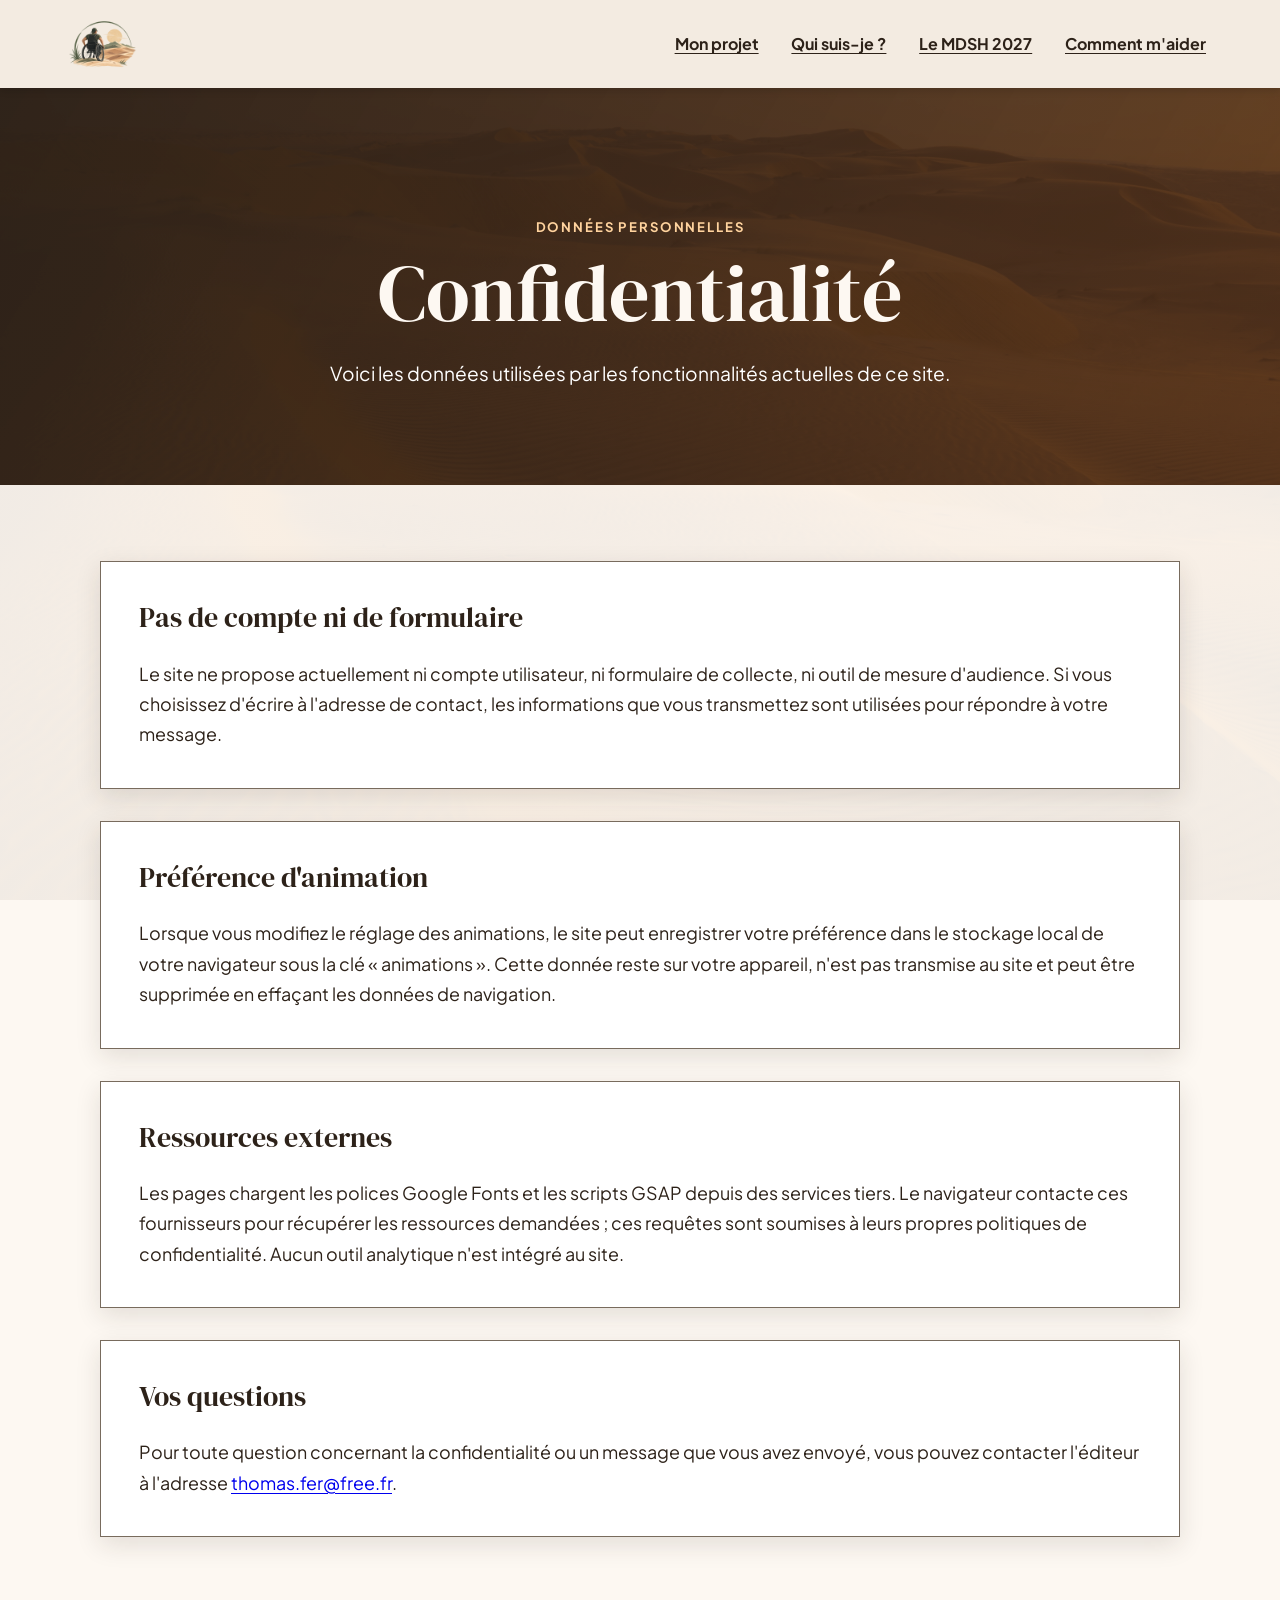
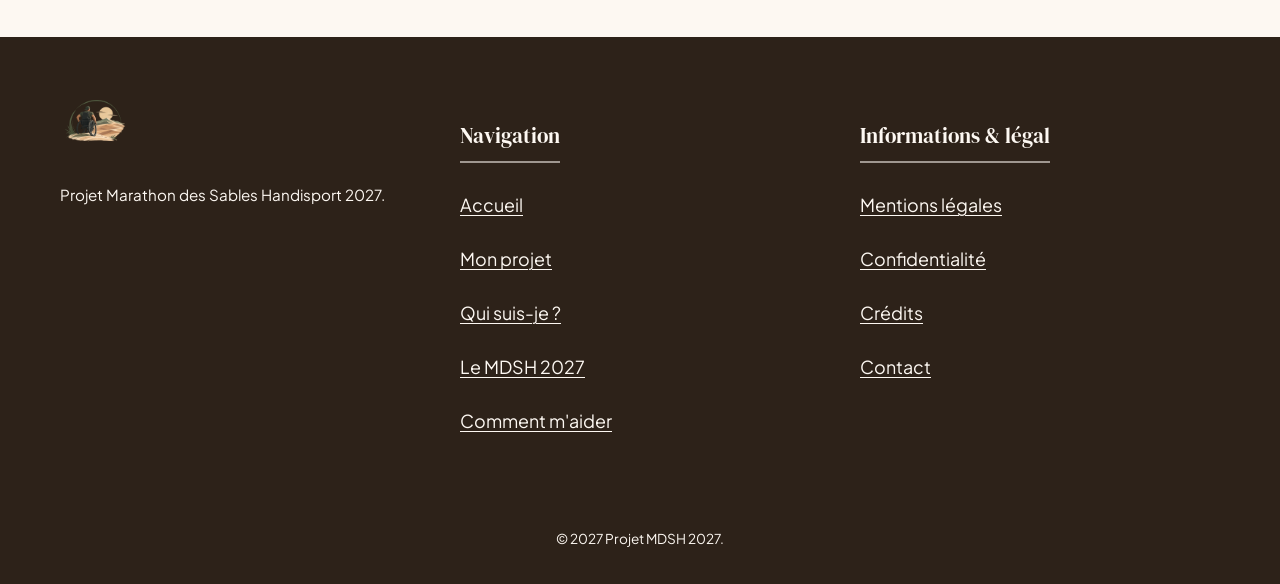
==== confidentialite.html @ 2bbe58e5 "access" ====
<!DOCTYPE html>
<html lang="fr">

<head>
    <meta charset="UTF-8">
    <meta name="viewport" content="width=device-width, initial-scale=1.0">
    <meta name="description" content="Informations sur les données et le stockage local utilisés par le site Projet MDSH 2027.">
    <link rel="stylesheet" href="style.css">
    <link rel="stylesheet" href="responsive.css">
    <link rel="stylesheet" href="pages.css">
    <link rel="stylesheet" href="accessibility.css">
    <link rel="preconnect" href="https://fonts.googleapis.com">
    <link rel="preconnect" href="https://fonts.gstatic.com" crossorigin>
    <link href="https://fonts.googleapis.com/css2?family=DM+Serif+Display&family=Plus+Jakarta+Sans:wght@400;500;700;900&display=swap" rel="stylesheet">
    <title>Confidentialité | Projet MDSH 2027</title>
</head>

<body>
    <a class="page-skip-link" href="#contenu">Aller au contenu</a>
    <header class="navbar">
        <a href="index.html" aria-label="Accueil - Projet MDSH 2027"><img src="/images/photos/logo.png" alt="Logo du projet" class="logo"></a>
        <nav aria-label="Navigation principale">
            <ul>
                <li><a href="projet.html">Mon projet</a></li>
                <li><a href="qui-suis-je.html">Qui suis-je ?</a></li>
                <li><a href="mdsh-2027.html">Le MDSH 2027</a></li>
                <li><a href="soutenir.html">Comment m'aider</a></li>
            </ul>
        </nav>
    </header>
    <main id="contenu" class="page-main">
        <section class="page-hero">
            <div class="page-hero-content">
                <p class="page-eyebrow">Données personnelles</p>
                <h1>Confidentialité</h1>
                <p>Voici les données utilisées par les fonctionnalités actuelles de ce site.</p>
            </div>
        </section>
        <div class="page-content">
            <section class="page-panel page-legal-section">
                <h2>Pas de compte ni de formulaire</h2>
                <p>Le site ne propose actuellement ni compte utilisateur, ni formulaire de collecte, ni outil de mesure d'audience. Si vous choisissez d'écrire à l'adresse de contact, les informations que vous transmettez sont utilisées pour répondre à votre message.</p>
            </section>
            <section class="page-panel page-legal-section">
                <h2>Préférence d'animation</h2>
                <p>Lorsque vous modifiez le réglage des animations, le site peut enregistrer votre préférence dans le stockage local de votre navigateur sous la clé « animations ». Cette donnée reste sur votre appareil, n'est pas transmise au site et peut être supprimée en effaçant les données de navigation.</p>
            </section>
            <section class="page-panel page-legal-section">
                <h2>Ressources externes</h2>
                <p>Les pages chargent les polices Google Fonts et les scripts GSAP depuis des services tiers. Le navigateur contacte ces fournisseurs pour récupérer les ressources demandées ; ces requêtes sont soumises à leurs propres politiques de confidentialité. Aucun outil analytique n'est intégré au site.</p>
            </section>
            <section class="page-panel page-legal-section">
                <h2>Vos questions</h2>
                <p>Pour toute question concernant la confidentialité ou un message que vous avez envoyé, vous pouvez contacter l'éditeur à l'adresse <a href="mailto:thomas.fer@free.fr">thomas.fer@free.fr</a>.</p>
            </section>
        </div>
    </main>
    <footer class="site-footer">
        <div class="footer-container">
            <div class="footer-col"><img src="/images/photos/logo.png" alt="Logo Projet MDSH 2027" class="footer-logo"><p>Projet Marathon des Sables Handisport 2027.</p></div>
            <div class="footer-col"><h3>Navigation</h3><ul><li><a href="index.html">Accueil</a></li><li><a href="projet.html">Mon projet</a></li><li><a href="qui-suis-je.html">Qui suis-je ?</a></li><li><a href="mdsh-2027.html">Le MDSH 2027</a></li><li><a href="soutenir.html">Comment m'aider</a></li></ul></div>
            <div class="footer-col"><h3>Informations &amp; légal</h3><ul><li><a href="mentions-legales.html">Mentions légales</a></li><li><a href="confidentialite.html">Confidentialité</a></li><li><a href="credits.html">Crédits</a></li><li><a href="mailto:thomas.fer@free.fr">Contact</a></li></ul></div>
        </div>
        <div class="footer-bottom"><p>&copy; 2027 Projet MDSH 2027.</p></div>
    </footer>
</body>

</html>
---- style.css ----
*,
*::after,
*::before {
    box-sizing: border-box;
}

:root {
    --color-bg-page: #fdf8f2;
    --color-bg-card: #ffffff;
    --color-bg-section: #f3ebe1;
    --color-text-main: #2d2219;
    --color-accent: #873e0e;
    --color-accent-hover: #6f310a;
}

@import url('https://fonts.googleapis.com/css2?family=DM+Serif+Display&family=Plus+Jakarta+Sans:wght@400;600;700;900&display=swap');

h1,
h2,
h3,
h4,
h5,
h6,
.font-title {
    font-family: 'DM Serif Display', Georgia, serif;
    font-weight: 400;
}

body,
.font-body {
    font-family: 'Plus Jakarta Sans', -apple-system, BlinkMacSystemFont, "Segoe UI", Roboto, sans-serif;
    font-weight: 400;
    line-height: 1.6;
    color: var(--color-text-main);
}

body {
    margin: 0;
    padding: 0;
    background-image: url('/images/photos/bgmain.jpg');
    background-repeat: no-repeat;
    background-size: cover;
    background-position: center;
    background-attachment: fixed;
    min-height: 100vh;
    background-color: var(--color-bg-page);
}

ul {
    list-style-type: none;
    margin: 0;
    padding: 0;
}

.bigtitle {
    display: flex;
    flex-direction: column;
    align-items: center;
    justify-content: center;
    font-family: 'Plus Jakarta Sans', -apple-system, BlinkMacSystemFont, "Segoe UI", Roboto, sans-serif;
    text-align: center;
    padding: 0 20px;
    margin-top: 12vh;
    margin-bottom: 70vh;
    will-change: transform;
}

.title-main {
    font-size: 4.8rem;
    font-weight: 900;
    text-transform: uppercase;
    letter-spacing: -2px;
    color: #2d2219;
    margin-bottom: 15px;
}

.title-sub {
    font-family: 'DM Serif Display', Georgia, serif;
    font-size: 2.2rem;
    font-weight: 400;
    color: var(--color-bg-card);
    letter-spacing: 0.5px;
}

/* EFFET IA  */

bigtitle .word {
    display: inline-block;
    cursor: pointer;
    transition: color 0.3s ease, transform 0.3s ease;
}

.bigtitle .word:hover {
    color: var(--color-accent) !important;
    /* Passe à ta couleur terracotta signature */
    transform: translateY(-5px) scale(1.05);
    /* Légère lévitation et zoom au survol */
}

.navbar {
    position: sticky;
    top: 0;
    background-color: rgba(243, 235, 225, 0.75);
    box-shadow: 0 4px 6px rgba(0, 0, 0, 0.1);
    backdrop-filter: blur(8px);
    -webkit-backdrop-filter: blur(8px);
    z-index: 100;
    display: flex;
}

.navbar ul {
    display: flex;
    justify-content: flex-end;
    gap: 20px;
}

.navbar li {
    padding: 25px 15px;
    transition: background-color 0.3s ease;
}

.navbar a {
    text-decoration: none;
    color: var(--color-text-main);
    font-weight: bold;
    transition: color 0.3s ease, opacity 0.3s ease;
}

.navbar a:hover {
    color: var(--color-accent);
    opacity: 0.8;
}

.infomain {
    background-color: #2d2219;
    color: var(--color-bg-page);
    padding: 80px 20px;
    min-height: 100vh;
    margin-top: 50px;
    display: flex;
    flex-direction: row;
    justify-content: space-between;
    align-items: center;
    gap: 20px;
}

.logo {
    width: 80px;
    height: auto;
    align-items: center;
    justify-content: center;
    margin: 10px;
    margin-left: 50px;
    margin-right: 1100px;
    object-fit: contain;
}

.images-container img {
    width: 180px;
    height: auto;
    object-fit: contain;
    box-shadow: 0 8px 16px rgba(0, 0, 0, 0.2);
    will-change: transform;
}

/* Inclinaisons individuelles */
.basket-img {
    transform: rotate(-8deg);
    margin-right: 120px;
}

.flamme-img {
    transform: rotate(10deg);
    margin-right: 100px;
}

.tennis-img {
    transform: rotate(-5deg);
    margin-right: 90px;
    margin-left: 80px;
}

.cne-img {
    transform: rotate(3deg);
    margin-right: 100px;
    margin-left: 90px;
}

.basket-img-main {
    transform: rotate(-3deg);
    margin-right: 60px;
}

.flamme-img-front {
    transform: rotate(2deg);
    margin-right: 100px;
    margin-left: 70px;
}

.logo-exterieur {
    display: flex;
    justify-content: flex-end;
    padding: 15px 30px;
    width: 100%;
}

.logoiut {
    width: 180px;
    height: auto;
}

.portrait {
    justify-content: center;
    align-items: center;
    flex-direction: row;
}

.vector {
    flex-direction: row;
    padding-right: 90px;
}

.text-content {
    max-width: 95ch;
    padding-left: 45px;
    padding-right: 25px;
}

.bienvenue {
    font-size: 1.2rem;
}

/* CADRE IMAGE VECTOR */
.framed-image-container {
    position: relative;
    display: inline-block;
    margin: 40px;
}

.decorative-frame {
    position: absolute;
    top: -15px;
    left: -15px;
    right: 75px;
    bottom: 15px;
    border: 3px solid var(--color-accent);
    z-index: 0;
    transition: transform 0.3s ease;
}

.main-image {
    position: relative;
    display: block;
    width: 300px;
    height: auto;
    z-index: 0;
    box-shadow: 0 10px 25px rgba(0, 0, 0, 0.2);
}

.framed-image-container:hover .decorative-frame {
    transform: translate(5px, 5px);
}

/* BOUTON INFO MARATHON */
.info-marathon {
    display: inline-block;
    background-color: var(--color-accent);
    color: #fdf8f2;
    font-family: 'Plus Jakarta Sans', sans-serif;
    font-weight: 700;
    text-decoration: none;
    padding: 12px 28px;
    box-shadow: 0 2px 5px rgba(0, 0, 0, 0.15);
    transition: all 0.3s ease;
    margin-top: 20px;
}

.info-marathon:hover {
    background-color: var(--color-accent-hover);
    transform: translateY(-3px);
    box-shadow: 0 2px 8px rgba(0, 0, 0, 0.25);
}

.info-marathon:active {
    transform: translateY(-1px);
    box-shadow: 0 1px 4px rgba(0, 0, 0, 0.2);
}

/* SECTION TRANSPARANTE (Glassmorphism) */
.glass-section {
    background: rgba(255, 255, 255, 0.12);
    backdrop-filter: blur(15px);
    -webkit-backdrop-filter: blur(15px);
    border-top: 1px solid rgba(255, 255, 255, 0.2);
    border-bottom: 1px solid rgba(255, 255, 255, 0.2);
    padding: 80px 20px;
    display: flex;
    flex-direction: column;
    align-items: center;
}

/* SECTION BLANCHE / SECTION PARTENAIRES */
.white-section {
    background-color: var(--color-bg-section);
    border-top: 1px solid rgba(255, 255, 255, 0.2);
    border-bottom: 1px solid rgba(255, 255, 255, 0.2);
    padding: 80px 20px;
    display: flex;
    flex-direction: column;
    align-items: center;
}

/* TITRES */
.title-projet,
.title-partenaires {
    font-size: 2.8rem;
    color: var(--color-text-main);
    margin-top: 0;
    margin-bottom: 40px;
    text-align: center;
}

/* CONTENEUR DE CARTES CÔTE À CÔTE */
.cards-container {
    display: flex;
    justify-content: center;
    align-items: stretch;
    gap: 40px;
    width: 100%;
    max-width: 1000px;
    flex-wrap: wrap;
}

/* STYLE DES CARTES */
.card-box {
    width: 420px;
    padding: 30px;
    box-shadow: 0 10px 25px rgba(0, 0, 0, 0.15);
    display: flex;
    flex-direction: column;
    justify-content: space-between;
    transition: transform 0.3s ease;
}

.card-box h3 {
    margin-top: 0;
    font-size: 1.8rem;
    margin-bottom: 12px;
}

.card-dark {
    background-color: #2d2219;
    color: #fdf8f2;
}

.card-dark .card-btn {
    background-color: var(--color-accent);
    color: #ffffff;
}

.card-light {
    background-color: #f3ebe1;
    color: #2d2219;
}

.card-light .card-btn {
    background-color: #2d2219;
    color: #fdf8f2;
}

.card-btn {
    display: inline-block;
    align-self: flex-start;
    margin-top: 15px;
    padding: 10px 24px;
    font-weight: 700;
    text-decoration: none;
    transition: opacity 0.3s ease, transform 0.2s ease;
}

.card-btn:hover {
    opacity: 0.85;
    transform: translateY(-2px);
}

/* FOOTER */
.site-footer {
    background-color: #2d2219;
    color: #fdf8f2;
    padding-top: 60px;
    margin-top: 80px;
    font-family: 'Plus Jakarta Sans', sans-serif;
}

.footer-container {
    max-width: 1200px;
    margin: 0 auto;
    padding: 0 20px 40px 20px;
    display: flex;
    justify-content: space-between;
    flex-wrap: wrap;
    gap: 40px;
}

.footer-col {
    flex: 1;
    min-width: 250px;
}

.footer-logo {
    width: 70px;
    height: auto;
    margin-bottom: 15px;
}

.footer-col p {
    font-size: 0.95rem;
    line-height: 1.6;
    opacity: 0.85;
}

.footer-col h3 {
    font-family: 'DM Serif Display', Georgia, serif;
    font-size: 1.3rem;
    margin-bottom: 20px;
    color: #f3ebe1;
    border-bottom: 2px solid rgba(243, 235, 225, 0.2);
    padding-bottom: 8px;
    display: inline-block;
}

.footer-col ul {
    list-style: none;
    padding: 0;
    margin: 0;
}

.footer-col ul li {
    margin-bottom: 10px;
}

.footer-col ul li a {
    color: #fdf8f2;
    text-decoration: none;
    opacity: 0.8;
    transition: opacity 0.3s ease, color 0.3s ease;
}

.footer-col ul li a:hover {
    opacity: 1;
    color: var(--color-accent);
}

.footer-bottom {
    text-align: center;
    padding: 20px;
    font-size: 0.85rem;
    opacity: 0.7;
}

/* ANIMATION  */


#accessibility-btn {
    position: fixed;
    bottom: 20px;
    right: 20px;
    z-index: 999;
    background-color: #2d2219;
    color: #fdf8f2;
    border: 2px solid var(--color-bg-section);
    padding: 10px 18px;
    font-family: 'Plus Jakarta Sans', sans-serif;
    font-weight: 700;
    font-size: 0.9rem;
    cursor: pointer;
    box-shadow: 0 4px 12px rgba(0, 0, 0, 0.2);
    transition: all 0.3s ease;
}

#accessibility-btn:hover {
    background-color: #572d0a;
    transform: translateY(-2px);
}
---- responsive.css ----
body {
    overflow-x: clip;
}

.navbar {
    align-items: center;
    justify-content: space-between;
    gap: clamp(16px, 3vw, 40px);
    padding: 8px clamp(20px, 5vw, 72px);
}

.navbar .logo {
    display: block;
    flex: 0 0 auto;
    width: clamp(64px, 6vw, 84px);
    margin: 0;
}

.navbar ul {
    align-items: center;
    flex-wrap: wrap;
    gap: clamp(4px, 1vw, 16px);
}

.navbar li {
    padding: 14px 10px;
}

.logo-exterieur {
    padding: 12px clamp(20px, 5vw, 72px);
}

.logoiut {
    width: clamp(120px, 14vw, 180px);
}

.bigtitle {
    margin: clamp(48px, 8vh, 100px) auto clamp(72px, 16vh, 200px);
}

.title-main {
    font-size: clamp(3rem, 6vw, 5.2rem);
    line-height: 1.08;
}

.title-sub {
    max-width: 100%;
    font-size: clamp(1.5rem, 3vw, 2.4rem);
    line-height: 1.3;
}

.images-container {
    display: grid;
    grid-template-columns: repeat(6, minmax(0, 1fr));
    align-items: center;
    gap: clamp(12px, 2vw, 28px);
    width: min(100% - 48px, 1320px);
    margin: 0 auto;
    overflow-x: clip;
}

.images-container img {
    width: 100%;
    height: clamp(120px, 15vw, 200px);
    max-width: none;
    margin: 0;
    object-fit: cover;
}

.infomain {
    min-height: 0;
    margin-top: clamp(36px, 6vw, 72px);
    padding: clamp(56px, 8vw, 112px) max(24px, calc((100% - 1200px) / 2));
    gap: clamp(32px, 6vw, 88px);
}

.text-content {
    flex: 1 1 58%;
    max-width: 66ch;
    padding: 0;
}

.text-content h2 {
    margin-top: 0;
    font-size: clamp(2rem, 3.5vw, 3rem);
}

.bienvenue {
    font-size: clamp(1rem, 1.25vw, 1.2rem);
}

.image-content {
    flex: 0 1 42%;
}

.framed-image-container {
    display: block;
    width: min(100%, 520px);
    margin: 20px auto;
}

.vector {
    display: block;
    width: 100%;
    height: auto;
    padding-right: 0;
}

.decorative-frame {
    right: 12px;
}

.glass-section,
.white-section {
    padding: clamp(56px, 7vw, 88px) 24px;
}

.cards-container {
    display: grid;
    grid-template-columns: repeat(2, minmax(0, 1fr));
    gap: clamp(20px, 3vw, 40px);
    width: min(100%, 1120px);
}

.card-box {
    width: auto;
    min-width: 0;
    padding: clamp(24px, 3vw, 36px);
}

.card-box > img {
    display: block;
    width: 100%;
    height: clamp(140px, 18vw, 220px);
    margin-bottom: 20px;
    object-fit: contain;
}

.site-footer {
    margin-top: 0;
}

.footer-container {
    max-width: 1200px;
}

@media (max-width: 1000px) {
    .navbar {
        gap: 12px;
        padding-inline: 20px;
    }

    .navbar ul {
        justify-content: flex-end;
    }

    .navbar li {
        padding: 12px 8px;
        font-size: 0.92rem;
    }

    .images-container {
        grid-template-columns: repeat(3, minmax(0, 1fr));
        width: min(100% - 40px, 760px);
    }

    .images-container img {
        height: clamp(150px, 22vw, 210px);
    }

    .infomain {
        padding-inline: 40px;
    }
}

@media (max-width: 800px) {
    .navbar {
        position: relative;
        flex-wrap: wrap;
        justify-content: center;
        gap: 0;
        padding: 10px 12px 14px;
    }

    .navbar > a {
        flex: 0 0 100%;
        text-align: center;
    }

    .navbar .logo {
        width: 62px;
        margin: 0 auto 8px;
    }

    .navbar ul {
        justify-content: center;
        gap: 2px 6px;
        width: 100%;
    }

    .navbar li {
        padding: 8px 7px;
        font-size: 0.82rem;
    }

    .navbar a {
        display: inline-block;
        min-height: 32px;
        line-height: 32px;
    }

    .logo-exterieur {
        justify-content: center;
        padding: 14px 16px;
    }

    .logoiut {
        width: 128px;
    }

    .bigtitle {
        margin: clamp(28px, 7vh, 56px) auto clamp(40px, 9vh, 76px);
        padding-inline: 16px;
    }

    .title-main {
        font-size: clamp(2rem, 9.5vw, 3.4rem);
        line-height: 1.08;
        letter-spacing: -1px;
    }

    .title-sub {
        max-width: 34ch;
        font-size: clamp(1.15rem, 5vw, 1.65rem);
        line-height: 1.3;
    }

    .images-container {
        grid-template-columns: repeat(2, minmax(0, 1fr));
        gap: 14px;
        width: min(100% - 32px, 520px);
    }

    .images-container img {
        height: clamp(125px, 40vw, 190px);
    }

    .infomain {
        flex-direction: column;
        align-items: stretch;
        gap: 24px;
        margin-top: 32px;
        padding: 44px 20px 52px;
    }

    .text-content,
    .image-content {
        width: 100%;
        max-width: none;
    }

    .text-content h2 {
        margin-bottom: 12px;
        font-size: 2rem;
    }

    .bienvenue {
        font-size: 1rem;
        line-height: 1.75;
    }

    .info-marathon {
        padding: 12px 22px;
    }

    .framed-image-container {
        width: min(100%, 460px);
        margin: 12px auto;
    }

    .decorative-frame {
        top: -10px;
        left: -10px;
        bottom: 10px;
    }

    .glass-section,
    .white-section {
        padding: 48px 18px;
    }

    .title-projet,
    .title-partenaires {
        margin-bottom: 24px;
        font-size: clamp(1.9rem, 8vw, 2.4rem);
    }

    .cards-container {
        grid-template-columns: minmax(0, 1fr);
        gap: 18px;
        width: min(100%, 520px);
    }

    .card-box {
        padding: 24px;
    }

    .card-box > img {
        height: clamp(130px, 42vw, 190px);
        margin-bottom: 14px;
    }

    .card-box h3 {
        font-size: 1.55rem;
    }

    .site-footer {
        padding-top: 40px;
    }

    .footer-container {
        flex-direction: column;
        gap: 26px;
        padding: 0 20px 28px;
    }

    .footer-col {
        min-width: 0;
    }

    .footer-col h3 {
        margin-bottom: 12px;
    }

    .footer-bottom {
        padding: 18px 16px;
        font-size: 0.78rem;
    }

    #accessibility-btn {
        display: none;
    }
}

@media (max-width: 380px) {
    .navbar ul {
        column-gap: 2px;
    }

    .navbar li {
        padding-inline: 4px;
        font-size: 0.76rem;
    }

    .images-container {
        gap: 10px;
    }

    .infomain {
        padding-inline: 16px;
    }

    .card-box {
        padding: 20px;
    }
}

@media (prefers-reduced-motion: reduce) {
    *,
    *::before,
    *::after {
        scroll-behavior: auto !important;
        transition-duration: 0.01ms !important;
    }
}
---- pages.css ----
.page-main {
    min-height: 60vh;
    padding-bottom: clamp(56px, 8vw, 100px);
}

.page-hero {
    position: relative;
    overflow: hidden;
    padding: clamp(64px, 10vw, 128px) 24px clamp(56px, 8vw, 96px);
    background:
        linear-gradient(120deg, rgba(45, 34, 25, 0.96), rgba(81, 49, 27, 0.86)),
        url('/images/photos/bgmain.jpg') center / cover;
    color: #fdf8f2;
    text-align: center;
}

.page-hero-content {
    position: relative;
    z-index: 1;
    width: min(100%, 900px);
    margin: 0 auto;
}

.page-eyebrow {
    margin: 0 0 12px;
    color: #f0b37c;
    font-size: 0.82rem;
    font-weight: 700;
    letter-spacing: 0.14em;
    text-transform: uppercase;
}

.page-hero h1 {
    margin: 0;
    font-size: clamp(2.5rem, 7vw, 5rem);
    line-height: 1.08;
}

.page-hero p:not(.page-eyebrow) {
    max-width: 700px;
    margin: 20px auto 0;
    color: rgba(253, 248, 242, 0.88);
    font-size: clamp(1rem, 2vw, 1.2rem);
}

.page-content {
    width: min(100% - 40px, 1080px);
    margin: 0 auto;
    padding-top: clamp(40px, 6vw, 76px);
}

.page-intro {
    max-width: 760px;
    margin: 0 auto clamp(36px, 6vw, 64px);
    text-align: center;
}

.page-intro h2,
.page-section h2 {
    margin: 0 0 16px;
    color: #2d2219;
    font-size: clamp(1.8rem, 4vw, 2.6rem);
    line-height: 1.2;
}

.page-intro p,
.page-section p {
    color: #58483b;
    font-size: 1.04rem;
}

.page-grid {
    display: grid;
    grid-template-columns: repeat(2, minmax(0, 1fr));
    gap: clamp(18px, 3vw, 30px);
}

.page-panel {
    min-width: 0;
    padding: clamp(24px, 4vw, 38px);
    border: 1px solid rgba(45, 34, 25, 0.1);
    background: rgba(255, 255, 255, 0.84);
    box-shadow: 0 12px 32px rgba(45, 34, 25, 0.08);
}

.page-panel h2,
.page-panel h3 {
    margin-top: 0;
    color: #2d2219;
    line-height: 1.25;
}

.page-panel h2 {
    font-size: 1.75rem;
}

.page-panel h3 {
    font-size: 1.45rem;
}

.page-panel p:last-child {
    margin-bottom: 0;
}

.page-panel--dark {
    border-color: #2d2219;
    background: #2d2219;
    color: #fdf8f2;
}

.page-panel--dark h2,
.page-panel--dark h3,
.page-panel--dark p {
    color: #fdf8f2;
}

.page-list {
    display: grid;
    gap: 14px;
    padding: 0;
    list-style: none;
}

.page-list li {
    position: relative;
    padding-left: 26px;
}

.page-list li::before {
    position: absolute;
    left: 0;
    color: var(--color-accent);
    content: "—";
    font-weight: 900;
}

.page-actions {
    display: flex;
    flex-wrap: wrap;
    justify-content: center;
    gap: 12px;
    margin-top: 26px;
}

.page-button {
    display: inline-flex;
    min-height: 46px;
    align-items: center;
    justify-content: center;
    padding: 11px 22px;
    border: 2px solid var(--color-accent);
    background: var(--color-accent);
    color: #fff;
    font-weight: 700;
    text-align: center;
    text-decoration: none;
    transition: background-color 0.2s ease, color 0.2s ease, transform 0.2s ease;
}

.page-button:hover {
    transform: translateY(-2px);
    background: var(--color-accent-hover);
}

.page-button--outline {
    background: transparent;
    color: var(--color-accent);
}

.page-button--outline:hover {
    color: #fff;
}

.page-callout {
    margin-top: clamp(28px, 5vw, 48px);
    padding: clamp(24px, 4vw, 36px);
    border-left: 4px solid var(--color-accent);
    background: #f3ebe1;
}

.page-callout p:last-child {
    margin-bottom: 0;
}

.page-illustration {
    display: block;
    width: min(100%, 520px);
    max-height: 300px;
    margin: 0 auto 28px;
    object-fit: contain;
}

.page-legal-section + .page-legal-section {
    margin-top: 32px;
}

.page-note {
    padding: 18px 20px;
    border: 1px solid #d8b28e;
    background: #fff8ef;
    color: #58483b;
}

.page-note strong {
    color: #2d2219;
}

.site-footer {
    margin-top: 0;
}

@media (max-width: 800px) {
    .page-grid {
        grid-template-columns: minmax(0, 1fr);
    }

    .page-content {
        width: min(100% - 32px, 680px);
    }

    .page-hero {
        padding-inline: 20px;
    }

    .page-intro {
        text-align: left;
    }
}

@media (max-width: 380px) {
    .page-content {
        width: calc(100% - 28px);
    }

    .page-panel {
        padding: 20px;
    }

    .page-button {
        width: 100%;
    }
}

@media (prefers-reduced-motion: reduce) {
    .page-button {
        transition: none;
    }
}
---- accessibility.css ----
:root {
    color-scheme: light;
    --color-bg-page: #fdf8f2;
    --color-bg-card: #ffffff;
    --color-bg-section: #f3ebe1;
    --color-text-main: #2d2219;
    --color-text-secondary: #514237;
    --color-accent: #873e0e;
    --color-accent-hover: #6f310a;
    --color-focus: #005fcc;
}

*,
*::before,
*::after {
    border-radius: 0 !important;
}

body {
    color: var(--color-text-main);
    background-color: var(--color-bg-page);
    background-image:
        linear-gradient(rgba(253, 248, 242, 0.94), rgba(253, 248, 242, 0.94)),
        url('/images/photos/bgmain.jpg');
    font-size: clamp(1rem, 0.96rem + 0.2vw, 1.125rem);
    line-height: 1.7;
}

.page-skip-link {
    position: absolute;
    top: 12px;
    left: 12px;
    z-index: 1000;
    padding: 10px 14px;
    transform: translateY(-160%);
    background: var(--color-text-main);
    color: #ffffff;
    font-weight: 700;
}

.page-skip-link:focus {
    transform: translateY(0);
}

.navbar {
    background-color: var(--color-bg-section);
    backdrop-filter: none;
    -webkit-backdrop-filter: none;
}

.navbar a {
    color: var(--color-text-main);
}

.navbar li {
    font-size: 1rem;
}

.navbar a:hover,
.bigtitle .word:hover {
    color: var(--color-accent-hover) !important;
    opacity: 1;
}

.title-main,
.title-sub {
    color: var(--color-text-main);
}

.glass-section {
    border-color: #d3c4b3;
    background: var(--color-bg-section);
    backdrop-filter: none;
    -webkit-backdrop-filter: none;
}

.white-section {
    border-color: #d3c4b3;
    background-color: var(--color-bg-page);
}

.infomain,
.card-dark,
.site-footer,
#accessibility-btn {
    background-color: var(--color-text-main);
    color: var(--color-bg-page);
}

.card-dark .card-btn,
.info-marathon,
.page-button {
    border-color: var(--color-accent);
    background-color: var(--color-accent);
    color: #ffffff;
}

.info-marathon:hover,
.card-dark .card-btn:hover,
.page-button:hover {
    border-color: var(--color-accent-hover);
    background-color: var(--color-accent-hover);
    color: #ffffff;
    opacity: 1;
}

.card-light {
    background-color: var(--color-bg-section);
    color: var(--color-text-main);
}

.card-light .card-btn {
    background-color: var(--color-text-main);
    color: var(--color-bg-page);
}

.card-light .card-btn:hover {
    background-color: #17110d;
    color: #ffffff;
    opacity: 1;
}

.footer-col p,
.footer-col ul li a,
.footer-bottom {
    color: var(--color-bg-page);
    opacity: 1;
}

.footer-col h3 {
    color: var(--color-bg-page);
    border-color: rgba(253, 248, 242, 0.55);
}

.footer-col ul li a:hover {
    color: #ffd39e;
    opacity: 1;
}

.page-hero {
    color: var(--color-bg-page);
}

.page-hero p:not(.page-eyebrow) {
    color: #ffffff;
}

.page-eyebrow {
    color: #ffd39e;
}

.page-content,
.page-panel,
.page-note,
.page-callout {
    color: var(--color-text-main);
}

.page-panel {
    border-color: #786b5d;
    background: #ffffff;
    box-shadow: 0 8px 24px rgba(45, 34, 25, 0.12);
}

.page-panel--dark {
    border-color: #2d2219;
    background: #2d2219;
    color: #ffffff;
}

.page-panel--dark h2,
.page-panel--dark h3,
.page-panel--dark p {
    color: #ffffff;
}

.page-intro p,
.page-section p,
.page-note {
    color: var(--color-text-secondary);
}

.page-note {
    border-color: #786b5d;
    background: #fff8ef;
}

.page-note strong,
.page-panel h2,
.page-panel h3,
.page-intro h2,
.page-section h2 {
    color: var(--color-text-main);
}

.page-panel--dark h2,
.page-panel--dark h3 {
    color: #ffffff;
}

.page-callout {
    border-left-color: var(--color-accent);
    background: var(--color-bg-section);
}

.page-list li::before {
    color: var(--color-accent);
}

.page-button--outline {
    background: transparent;
    color: var(--color-accent);
}

.page-button--outline:hover {
    color: #ffffff;
}

a:not(.page-button):not(.info-marathon):not(.card-btn) {
    text-decoration: underline;
    text-decoration-thickness: 0.08em;
    text-underline-offset: 0.18em;
}

.navbar a,
.footer-col ul li a {
    display: inline-flex;
    min-height: 44px;
    align-items: center;
}

.navbar a[aria-current="page"] {
    text-decoration-thickness: 0.16em;
    text-underline-offset: 0.3em;
}

.card-btn,
.info-marathon,
.page-button,
#accessibility-btn {
    min-height: 44px;
    font-size: 1rem;
    align-items: center;
    justify-content: center;
    line-height: 1.4;
}

.card-btn,
.info-marathon {
    display: inline-flex;
}

:focus-visible {
    outline: 3px solid var(--color-focus);
    outline-offset: 3px;
    box-shadow: 0 0 0 5px #ffffff;
}

::selection {
    background: #2d2219;
    color: #ffffff;
}

@media (max-width: 800px) {
    .page-eyebrow {
        font-size: 0.95rem;
    }

    .footer-bottom {
        font-size: 0.9rem;
    }
}

@media (hover: none) {
    .info-marathon:hover,
    .card-btn:hover,
    .page-button:hover,
    .framed-image-container:hover .decorative-frame {
        transform: none;
    }
}

@media (prefers-reduced-motion: reduce) {
    *,
    *::before,
    *::after {
        scroll-behavior: auto !important;
        animation-duration: 0.01ms !important;
        animation-iteration-count: 1 !important;
        transition-duration: 0.01ms !important;
    }
}
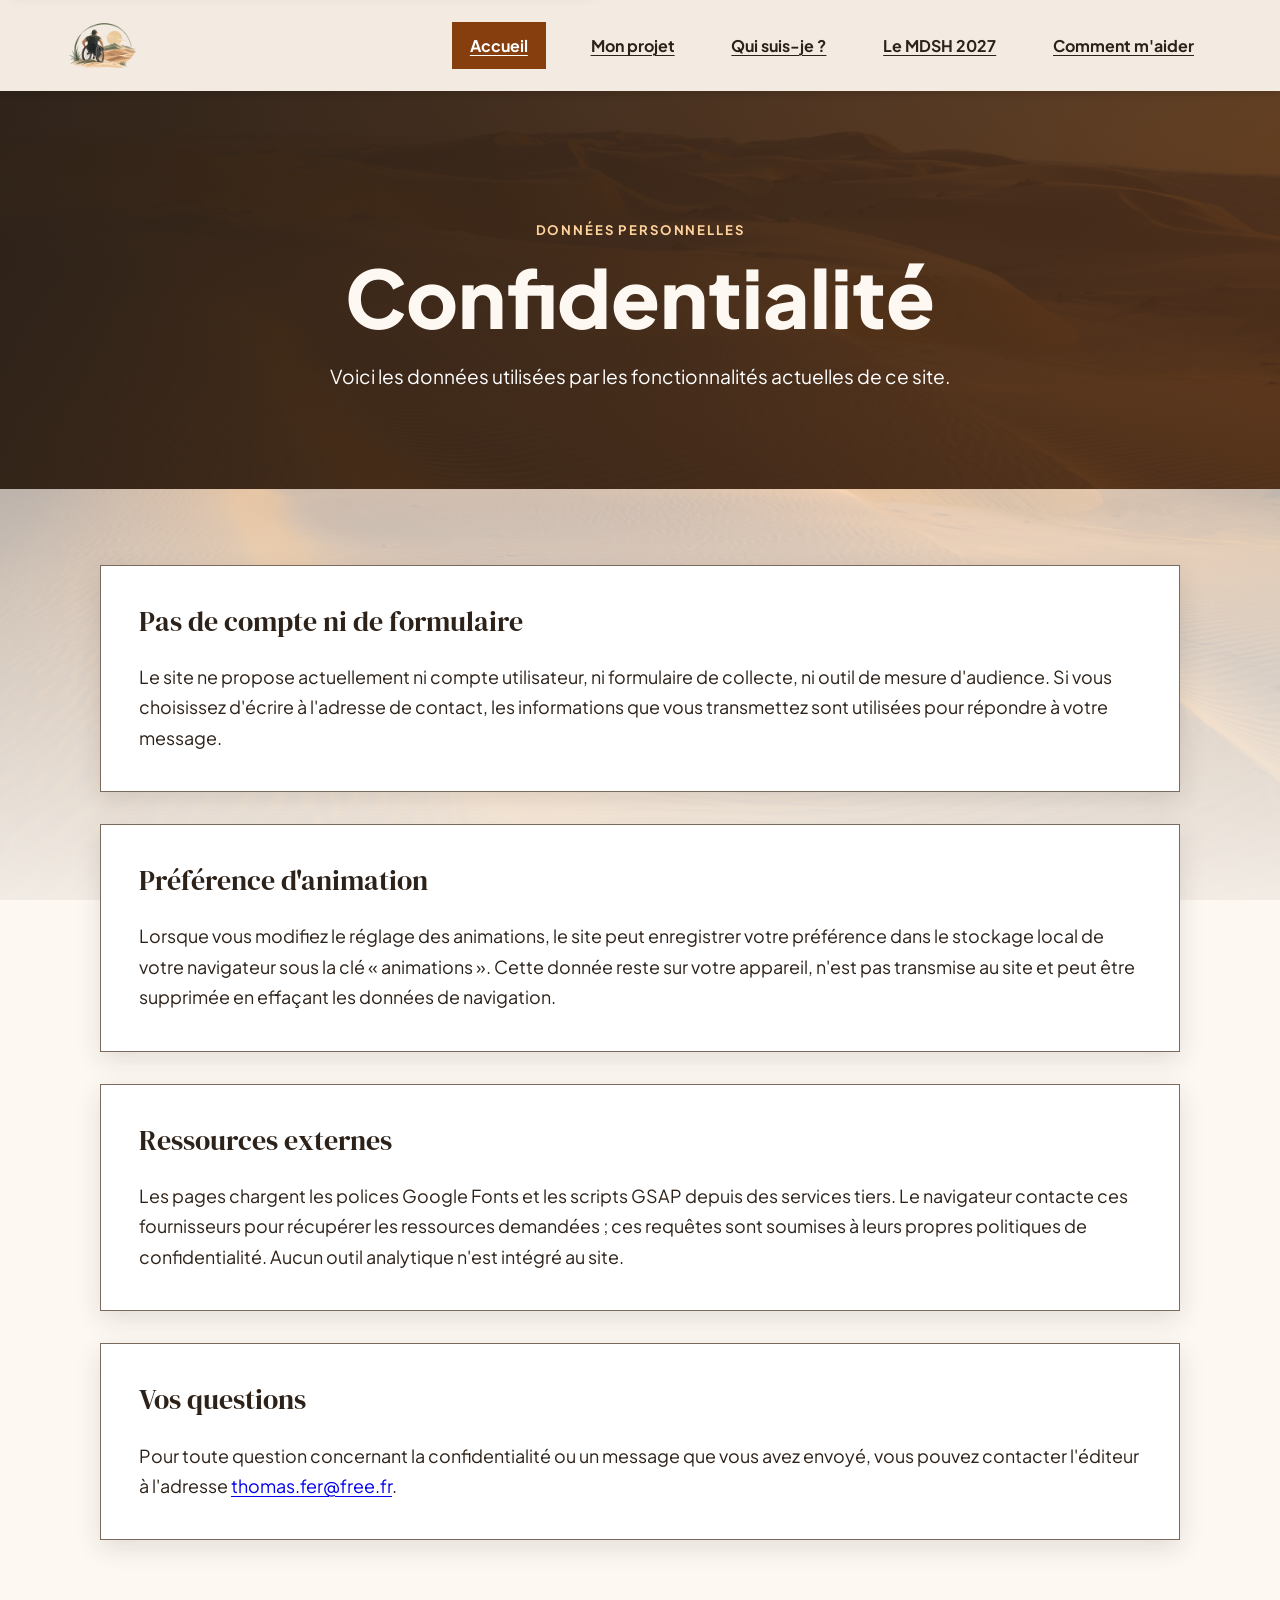
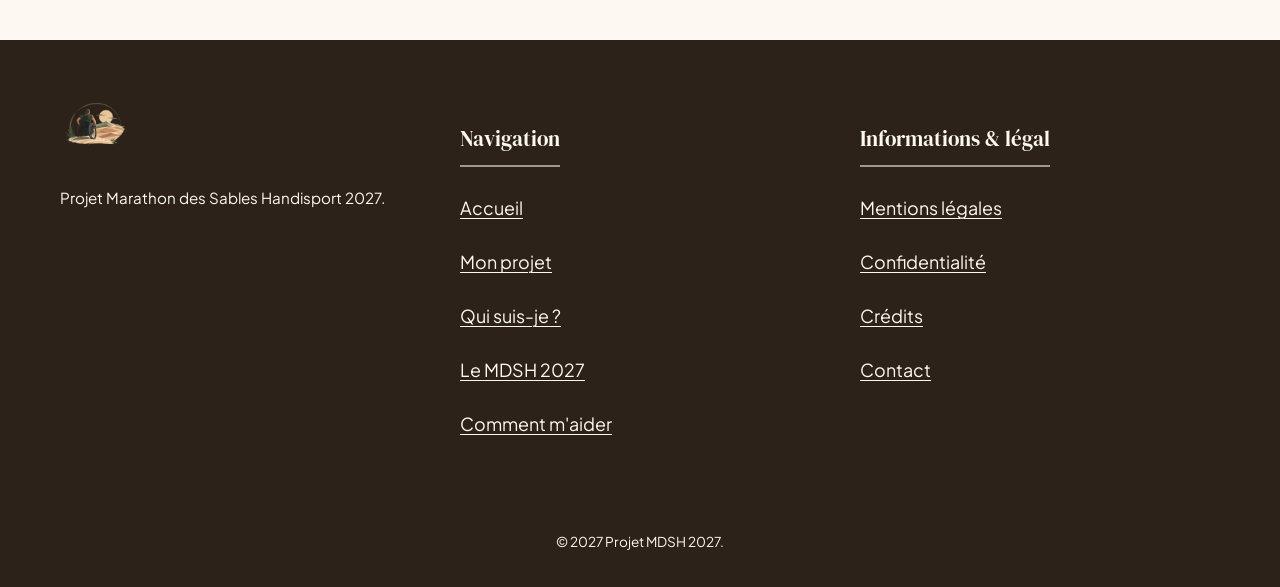
==== commit 39269462: "Improve responsive navigation and scroll animations Co-authored-by: Copilot <223556219+Copilot@users" ====
--- a/confidentialite.html
+++ b/confidentialite.html
@@ -16,19 +16,24 @@
 </head>
 
 <body>
-    <a class="page-skip-link" href="#contenu">Aller au contenu</a>
+    <nav class="skip-menu" aria-label="Raccourcis clavier">
+        <a href="#contenu">Aller au contenu</a>
+        <a href="#navigation-principale">Aller à la navigation</a>
+        <a href="#pied-de-page">Aller au pied de page</a>
+    </nav>
     <header class="navbar">
-        <a href="index.html" aria-label="Accueil - Projet MDSH 2027"><img src="/images/photos/logo.png" alt="Logo du projet" class="logo"></a>
-        <nav aria-label="Navigation principale">
+        <a href="index.html" aria-label="Accueil - Projet MDSH 2027"><img src="logo.png" alt="Logo du projet" class="logo"></a>
+        <nav id="navigation-principale" aria-label="Navigation principale" tabindex="-1">
             <ul>
-                <li><a href="projet.html">Mon projet</a></li>
-                <li><a href="qui-suis-je.html">Qui suis-je ?</a></li>
-                <li><a href="mdsh-2027.html">Le MDSH 2027</a></li>
-                <li><a href="soutenir.html">Comment m'aider</a></li>
+                <li><a class="navbar-home" href="index.html"><svg class="tab-icon" aria-hidden="true" viewBox="0 0 24 24"><path d="m3 10 9-7 9 7v10a1 1 0 0 1-1 1h-6v-7h-4v7H4a1 1 0 0 1-1-1z"/></svg><span class="nav-label-full">Accueil</span><span class="nav-label-short">Accueil</span></a></li>
+                <li><a href="projet.html"><svg class="tab-icon" aria-hidden="true" viewBox="0 0 24 24"><path d="M5 21V4m0 1c6-4 8 4 14 0v9c-6 4-8-4-14 0"/></svg><span class="nav-label-full">Mon projet</span><span class="nav-label-short">Projet</span></a></li>
+                <li><a href="qui-suis-je.html"><svg class="tab-icon" aria-hidden="true" viewBox="0 0 24 24"><circle cx="12" cy="8" r="4"/><path d="M4 21a8 8 0 0 1 16 0"/></svg><span class="nav-label-full">Qui suis-je ?</span><span class="nav-label-short">À propos</span></a></li>
+                <li><a href="mdsh-2027.html"><svg class="tab-icon" aria-hidden="true" viewBox="0 0 24 24"><path d="M5 21V4m0 1h14l-4 4 4 4H5"/></svg><span class="nav-label-full">Le MDSH 2027</span><span class="nav-label-short">MDSH</span></a></li>
+                <li><a href="soutenir.html"><svg class="tab-icon" aria-hidden="true" viewBox="0 0 24 24"><path d="M20.8 8.7c0 5.2-8.8 11-8.8 11s-8.8-5.8-8.8-11A4.7 4.7 0 0 1 12 6a4.7 4.7 0 0 1 8.8 2.7Z"/></svg><span class="nav-label-full">Comment m'aider</span><span class="nav-label-short">Soutenir</span></a></li>
             </ul>
         </nav>
     </header>
-    <main id="contenu" class="page-main">
+    <main id="contenu" class="page-main" tabindex="-1">
         <section class="page-hero">
             <div class="page-hero-content">
                 <p class="page-eyebrow">Données personnelles</p>
@@ -55,9 +60,9 @@
             </section>
         </div>
     </main>
-    <footer class="site-footer">
+    <footer id="pied-de-page" class="site-footer" tabindex="-1">
         <div class="footer-container">
-            <div class="footer-col"><img src="/images/photos/logo.png" alt="Logo Projet MDSH 2027" class="footer-logo"><p>Projet Marathon des Sables Handisport 2027.</p></div>
+            <div class="footer-col"><img src="logo.png" alt="Logo Projet MDSH 2027" class="footer-logo"><p>Projet Marathon des Sables Handisport 2027.</p></div>
             <div class="footer-col"><h3>Navigation</h3><ul><li><a href="index.html">Accueil</a></li><li><a href="projet.html">Mon projet</a></li><li><a href="qui-suis-je.html">Qui suis-je ?</a></li><li><a href="mdsh-2027.html">Le MDSH 2027</a></li><li><a href="soutenir.html">Comment m'aider</a></li></ul></div>
             <div class="footer-col"><h3>Informations &amp; légal</h3><ul><li><a href="mentions-legales.html">Mentions légales</a></li><li><a href="confidentialite.html">Confidentialité</a></li><li><a href="credits.html">Crédits</a></li><li><a href="mailto:thomas.fer@free.fr">Contact</a></li></ul></div>
         </div>
--- a/style.css
+++ b/style.css
@@ -37,7 +37,7 @@
 body {
     margin: 0;
     padding: 0;
-    background-image: url('/images/photos/bgmain.jpg');
+    background-image: url('bgmain.jpg');
     background-repeat: no-repeat;
     background-size: cover;
     background-position: center;
@@ -60,8 +60,8 @@
     font-family: 'Plus Jakarta Sans', -apple-system, BlinkMacSystemFont, "Segoe UI", Roboto, sans-serif;
     text-align: center;
     padding: 0 20px;
-    margin-top: 12vh;
-    margin-bottom: 70vh;
+    margin-top: 8vh;
+    margin-bottom: 74vh;
     will-change: transform;
 }
 
@@ -80,21 +80,6 @@
     font-weight: 400;
     color: var(--color-bg-card);
     letter-spacing: 0.5px;
-}
-
-/* EFFET IA  */
-
-bigtitle .word {
-    display: inline-block;
-    cursor: pointer;
-    transition: color 0.3s ease, transform 0.3s ease;
-}
-
-.bigtitle .word:hover {
-    color: var(--color-accent) !important;
-    /* Passe à ta couleur terracotta signature */
-    transform: translateY(-5px) scale(1.05);
-    /* Légère lévitation et zoom au survol */
 }
 
 .navbar {
@@ -159,42 +144,7 @@
     width: 180px;
     height: auto;
     object-fit: contain;
-    box-shadow: 0 8px 16px rgba(0, 0, 0, 0.2);
     will-change: transform;
-}
-
-/* Inclinaisons individuelles */
-.basket-img {
-    transform: rotate(-8deg);
-    margin-right: 120px;
-}
-
-.flamme-img {
-    transform: rotate(10deg);
-    margin-right: 100px;
-}
-
-.tennis-img {
-    transform: rotate(-5deg);
-    margin-right: 90px;
-    margin-left: 80px;
-}
-
-.cne-img {
-    transform: rotate(3deg);
-    margin-right: 100px;
-    margin-left: 90px;
-}
-
-.basket-img-main {
-    transform: rotate(-3deg);
-    margin-right: 60px;
-}
-
-.flamme-img-front {
-    transform: rotate(2deg);
-    margin-right: 100px;
-    margin-left: 70px;
 }
 
 .logo-exterieur {
--- a/responsive.css
+++ b/responsive.css
@@ -35,7 +35,7 @@
 }
 
 .bigtitle {
-    margin: clamp(48px, 8vh, 100px) auto clamp(72px, 16vh, 200px);
+    margin: clamp(32px, 4vh, 68px) auto clamp(112px, 20vh, 250px);
 }
 
 .title-main {
@@ -56,15 +56,16 @@
     gap: clamp(12px, 2vw, 28px);
     width: min(100% - 48px, 1320px);
     margin: 0 auto;
-    overflow-x: clip;
+    overflow: visible;
 }
 
 .images-container img {
+    display: block;
     width: 100%;
-    height: clamp(120px, 15vw, 200px);
-    max-width: none;
+    height: auto;
+    max-width: 100%;
     margin: 0;
-    object-fit: cover;
+    object-fit: contain;
 }
 
 .infomain {
@@ -146,17 +147,37 @@
 
 @media (max-width: 1000px) {
     .navbar {
+        position: sticky;
+        flex-wrap: wrap;
         gap: 12px;
         padding-inline: 20px;
     }
 
+    .navbar > nav {
+        flex: 1 1 100%;
+        min-width: 0;
+        width: 100%;
+    }
+
     .navbar ul {
-        justify-content: flex-end;
+        flex-wrap: nowrap;
+        justify-content: flex-start;
+        gap: 6px;
+        overflow-x: auto;
+        padding: 4px 2px 8px;
+        scrollbar-color: var(--color-accent) var(--color-bg-page);
+        scrollbar-width: thin;
     }
 
     .navbar li {
-        padding: 12px 8px;
-        font-size: 0.92rem;
+        flex: 0 0 auto;
+        padding: 4px;
+        font-size: 0.95rem;
+    }
+
+    .navbar nav a {
+        min-height: 44px;
+        white-space: nowrap;
     }
 
     .images-container {
@@ -164,10 +185,6 @@
         width: min(100% - 40px, 760px);
     }
 
-    .images-container img {
-        height: clamp(150px, 22vw, 210px);
-    }
-
     .infomain {
         padding-inline: 40px;
     }
@@ -175,38 +192,24 @@
 
 @media (max-width: 800px) {
     .navbar {
-        position: relative;
         flex-wrap: wrap;
-        justify-content: center;
-        gap: 0;
-        padding: 10px 12px 14px;
+        justify-content: flex-start;
+        gap: 12px;
+        padding: 8px 12px;
     }
 
     .navbar > a {
-        flex: 0 0 100%;
-        text-align: center;
+        flex: 0 0 auto;
     }
 
     .navbar .logo {
         width: 62px;
-        margin: 0 auto 8px;
-    }
-
-    .navbar ul {
-        justify-content: center;
-        gap: 2px 6px;
-        width: 100%;
-    }
-
-    .navbar li {
-        padding: 8px 7px;
-        font-size: 0.82rem;
-    }
-
-    .navbar a {
-        display: inline-block;
-        min-height: 32px;
-        line-height: 32px;
+        margin: 0;
+    }
+
+    .navbar > nav {
+        margin-inline: -12px;
+        padding-inline: 8px;
     }
 
     .logo-exterieur {
@@ -219,7 +222,7 @@
     }
 
     .bigtitle {
-        margin: clamp(28px, 7vh, 56px) auto clamp(40px, 9vh, 76px);
+        margin: clamp(20px, 5vh, 44px) auto clamp(88px, 14vh, 150px);
         padding-inline: 16px;
     }
 
@@ -239,10 +242,6 @@
         grid-template-columns: repeat(2, minmax(0, 1fr));
         gap: 14px;
         width: min(100% - 32px, 520px);
-    }
-
-    .images-container img {
-        height: clamp(125px, 40vw, 190px);
     }
 
     .infomain {
@@ -337,21 +336,34 @@
         font-size: 0.78rem;
     }
 
-    #accessibility-btn {
-        display: none;
-    }
+}
+
+@media (max-width: 600px) {
+    body {
+        padding-bottom: calc(72px + env(safe-area-inset-bottom));
+    }
+
+    .navbar {
+        position: relative;
+    }
+
+    .navbar > nav {
+        position: fixed;
+        z-index: 200;
+        right: 0;
+        bottom: 0;
+        left: 0;
+        width: 100%;
+        margin: 0;
+        padding: 6px 4px calc(6px + env(safe-area-inset-bottom));
+        border-top: 1px solid #d3c4b3;
+        background: var(--color-bg-section);
+        box-shadow: 0 -4px 16px rgba(45, 34, 25, 0.14);
+    }
+
 }
 
 @media (max-width: 380px) {
-    .navbar ul {
-        column-gap: 2px;
-    }
-
-    .navbar li {
-        padding-inline: 4px;
-        font-size: 0.76rem;
-    }
-
     .images-container {
         gap: 10px;
     }
--- a/pages.css
+++ b/pages.css
@@ -9,7 +9,7 @@
     padding: clamp(64px, 10vw, 128px) 24px clamp(56px, 8vw, 96px);
     background:
         linear-gradient(120deg, rgba(45, 34, 25, 0.96), rgba(81, 49, 27, 0.86)),
-        url('/images/photos/bgmain.jpg') center / cover;
+        url('bgmain.jpg') center / cover;
     color: #fdf8f2;
     text-align: center;
 }
@@ -32,7 +32,9 @@
 
 .page-hero h1 {
     margin: 0;
+    font-family: 'Plus Jakarta Sans', -apple-system, BlinkMacSystemFont, "Segoe UI", Roboto, sans-serif;
     font-size: clamp(2.5rem, 7vw, 5rem);
+    font-weight: 900;
     line-height: 1.08;
 }
 
--- a/accessibility.css
+++ b/accessibility.css
@@ -20,26 +20,40 @@
     color: var(--color-text-main);
     background-color: var(--color-bg-page);
     background-image:
-        linear-gradient(rgba(253, 248, 242, 0.94), rgba(253, 248, 242, 0.94)),
-        url('/images/photos/bgmain.jpg');
+        linear-gradient(rgba(253, 248, 242, 0.363), rgba(253, 248, 242, 0.94)),
+        url('bgmain.jpg');
     font-size: clamp(1rem, 0.96rem + 0.2vw, 1.125rem);
     line-height: 1.7;
 }
 
-.page-skip-link {
-    position: absolute;
+.skip-menu {
+    position: fixed;
     top: 12px;
     left: 12px;
     z-index: 1000;
-    padding: 10px 14px;
-    transform: translateY(-160%);
+    display: flex;
+    flex-wrap: wrap;
+    gap: 8px;
+    max-width: calc(100vw - 24px);
+    padding: 12px;
+    transform: translateY(calc(-100% - 24px));
     background: var(--color-text-main);
+    box-shadow: 0 4px 12px rgba(0, 0, 0, 0.25);
+}
+
+.skip-menu:focus-within {
+    transform: translateY(0);
+}
+
+.skip-menu a {
     color: #ffffff;
     font-weight: 700;
-}
-
-.page-skip-link:focus {
-    transform: translateY(0);
+    padding: 6px 8px;
+}
+
+.skip-menu a:focus-visible {
+    outline-color: #ffffff;
+    box-shadow: 0 0 0 2px var(--color-text-main);
 }
 
 .navbar {
@@ -52,12 +66,28 @@
     color: var(--color-text-main);
 }
 
+.navbar .navbar-home {
+    display: inline-flex;
+    min-height: 44px;
+    align-items: center;
+    justify-content: center;
+    padding: 8px 16px;
+    border: 2px solid var(--color-accent);
+    background: var(--color-accent);
+    color: #ffffff;
+    text-decoration: none;
+}
+
+.navbar .navbar-home:hover {
+    background: var(--color-accent-hover);
+    color: #ffffff !important;
+}
+
 .navbar li {
     font-size: 1rem;
 }
 
-.navbar a:hover,
-.bigtitle .word:hover {
+.navbar a:hover {
     color: var(--color-accent-hover) !important;
     opacity: 1;
 }
@@ -230,8 +260,48 @@
 }
 
 .navbar a[aria-current="page"] {
-    text-decoration-thickness: 0.16em;
-    text-underline-offset: 0.3em;
+    border-color: var(--color-accent);
+    background: #fff8ef;
+    color: var(--color-text-main);
+    text-decoration: none;
+}
+
+.navbar nav a {
+    border: 2px solid transparent;
+    padding: 6px 10px;
+    transition: border-color 0.2s ease, background-color 0.2s ease;
+}
+
+.navbar nav a:hover,
+.navbar nav a:focus-visible {
+    border-color: var(--color-accent);
+    background: #fff8ef;
+}
+
+.navbar nav .navbar-home {
+    border-color: var(--color-accent);
+    background: var(--color-accent);
+    color: #ffffff;
+}
+
+.navbar nav .navbar-home:hover,
+.navbar nav .navbar-home:focus-visible {
+    background: var(--color-accent-hover);
+    color: #ffffff !important;
+}
+
+.navbar nav .navbar-home[aria-current="page"] {
+    border-color: var(--color-text-main);
+    background: var(--color-text-main);
+    color: #ffffff;
+}
+
+.tab-icon {
+    display: none;
+}
+
+.nav-label-short {
+    display: none;
 }
 
 .card-btn,
@@ -271,6 +341,83 @@
     }
 }
 
+@media (max-width: 600px) {
+    .navbar nav a {
+        flex-direction: column;
+        gap: 3px;
+    }
+
+    .tab-icon {
+        display: block;
+        width: 18px;
+        height: 18px;
+        fill: none;
+        stroke: currentColor;
+        stroke-linecap: round;
+        stroke-linejoin: round;
+        stroke-width: 1.8;
+    }
+
+    .navbar nav .nav-label-full {
+        display: none;
+    }
+
+    .navbar nav .nav-label-short {
+        display: inline;
+    }
+
+    .navbar nav ul {
+        justify-content: space-around;
+        gap: 2px;
+        overflow: visible;
+        padding: 0;
+    }
+
+    .navbar nav li {
+        flex: 1 1 0;
+        min-width: 0;
+        padding: 0;
+    }
+
+    .navbar nav a {
+        min-height: 54px;
+        justify-content: center;
+        padding: 5px 2px;
+        border: 0;
+        font-size: clamp(0.58rem, 2.4vw, 0.72rem);
+        line-height: 1.15;
+        text-align: center;
+        white-space: normal;
+        overflow-wrap: anywhere;
+    }
+
+    .navbar nav .navbar-home:not([aria-current="page"]) {
+        border-color: transparent;
+        background: transparent;
+        color: var(--color-text-main);
+    }
+
+    .navbar nav a[aria-current="page"],
+    .navbar nav .navbar-home[aria-current="page"] {
+        border-color: transparent;
+        background: #e8d8c8;
+        color: var(--color-text-main);
+    }
+
+    #accessibility-btn {
+        position: fixed;
+        right: 12px;
+        bottom: calc(78px + env(safe-area-inset-bottom));
+        z-index: 150;
+        display: block;
+        width: fit-content;
+        min-height: 40px;
+        margin: 0;
+        padding: 6px 10px;
+        font-size: 0.75rem;
+    }
+}
+
 @media (hover: none) {
     .info-marathon:hover,
     .card-btn:hover,
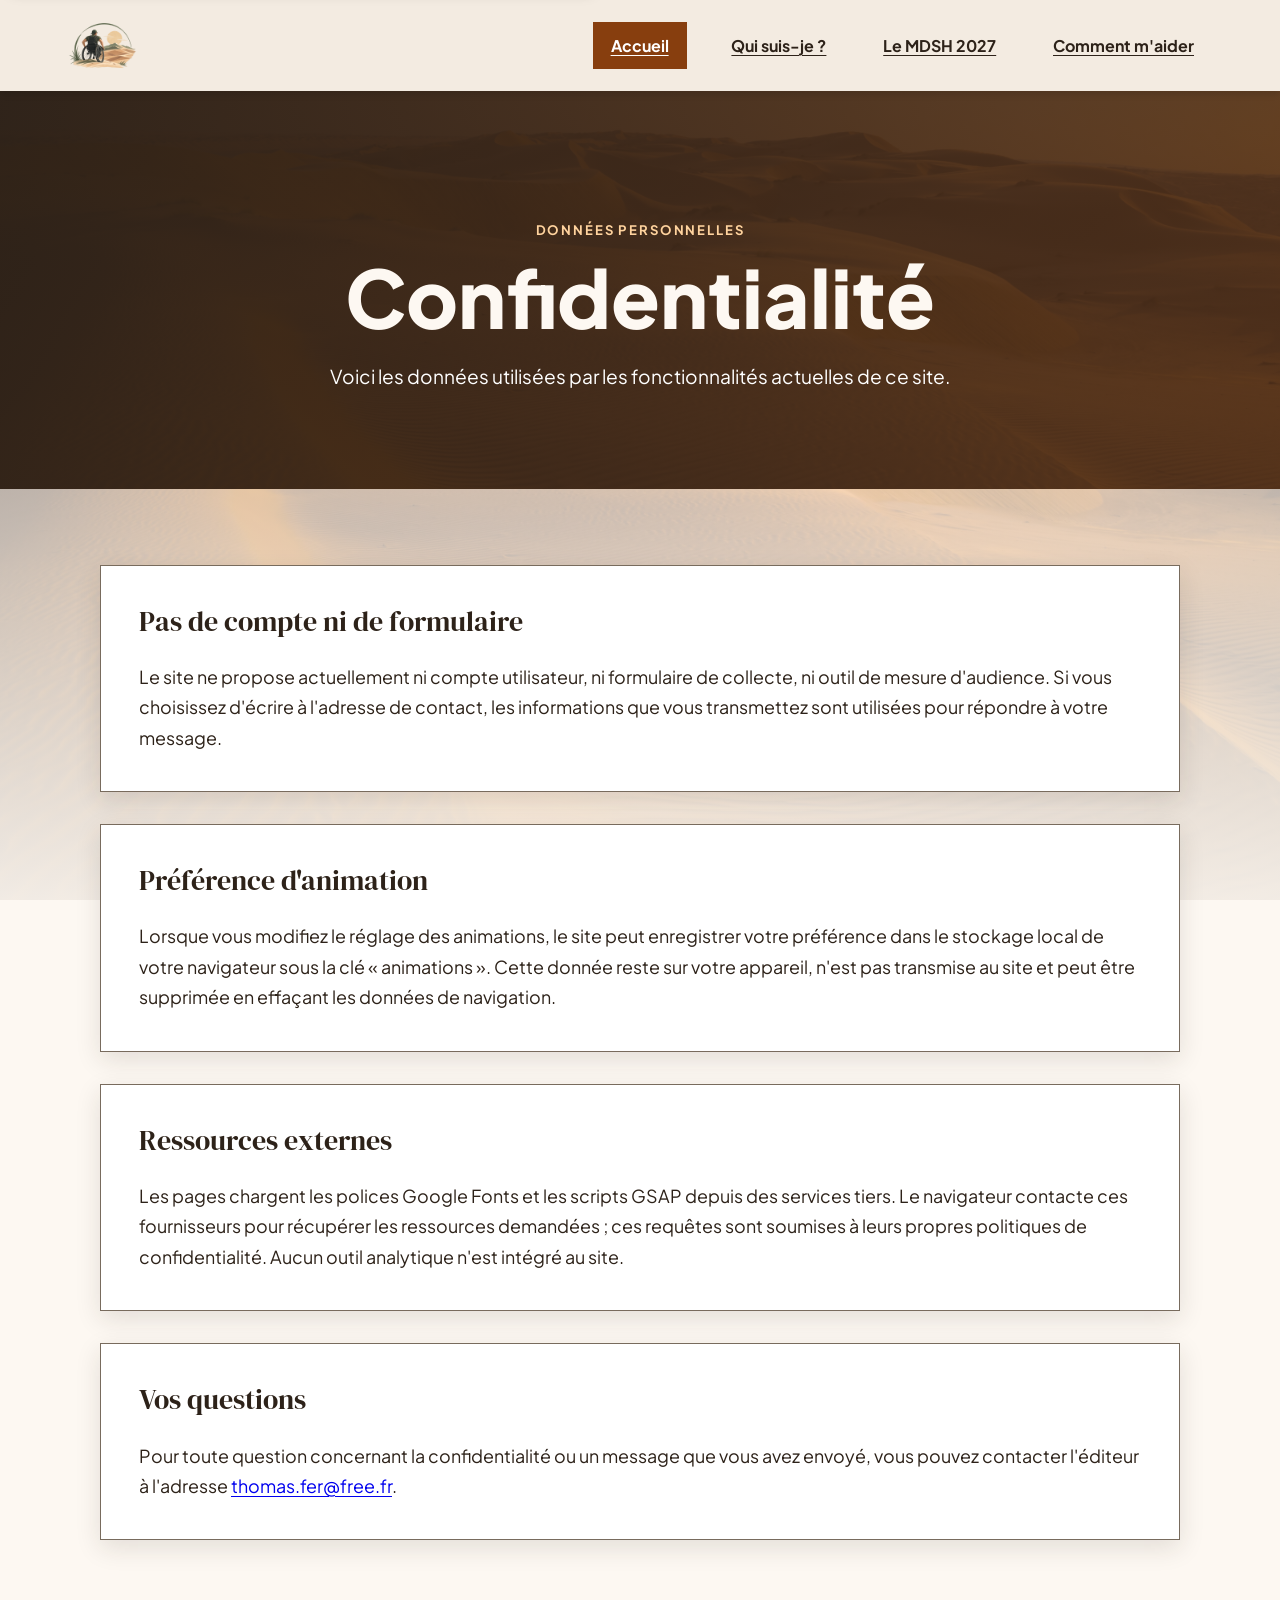
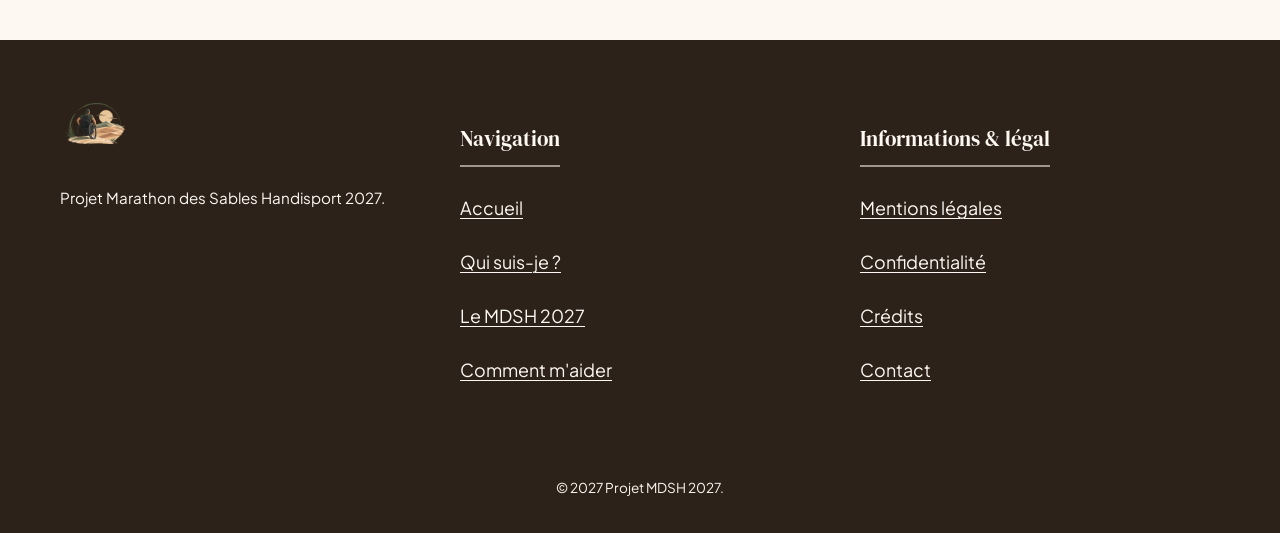
==== commit a588438d: "Add project supporters and reorganize pages Co-authored-by: Copilot <223556219+Copilot@users.noreply" ====
--- a/confidentialite.html
+++ b/confidentialite.html
@@ -26,7 +26,6 @@
         <nav id="navigation-principale" aria-label="Navigation principale" tabindex="-1">
             <ul>
                 <li><a class="navbar-home" href="index.html"><svg class="tab-icon" aria-hidden="true" viewBox="0 0 24 24"><path d="m3 10 9-7 9 7v10a1 1 0 0 1-1 1h-6v-7h-4v7H4a1 1 0 0 1-1-1z"/></svg><span class="nav-label-full">Accueil</span><span class="nav-label-short">Accueil</span></a></li>
-                <li><a href="projet.html"><svg class="tab-icon" aria-hidden="true" viewBox="0 0 24 24"><path d="M5 21V4m0 1c6-4 8 4 14 0v9c-6 4-8-4-14 0"/></svg><span class="nav-label-full">Mon projet</span><span class="nav-label-short">Projet</span></a></li>
                 <li><a href="qui-suis-je.html"><svg class="tab-icon" aria-hidden="true" viewBox="0 0 24 24"><circle cx="12" cy="8" r="4"/><path d="M4 21a8 8 0 0 1 16 0"/></svg><span class="nav-label-full">Qui suis-je ?</span><span class="nav-label-short">À propos</span></a></li>
                 <li><a href="mdsh-2027.html"><svg class="tab-icon" aria-hidden="true" viewBox="0 0 24 24"><path d="M5 21V4m0 1h14l-4 4 4 4H5"/></svg><span class="nav-label-full">Le MDSH 2027</span><span class="nav-label-short">MDSH</span></a></li>
                 <li><a href="soutenir.html"><svg class="tab-icon" aria-hidden="true" viewBox="0 0 24 24"><path d="M20.8 8.7c0 5.2-8.8 11-8.8 11s-8.8-5.8-8.8-11A4.7 4.7 0 0 1 12 6a4.7 4.7 0 0 1 8.8 2.7Z"/></svg><span class="nav-label-full">Comment m'aider</span><span class="nav-label-short">Soutenir</span></a></li>
@@ -63,7 +62,7 @@
     <footer id="pied-de-page" class="site-footer" tabindex="-1">
         <div class="footer-container">
             <div class="footer-col"><img src="logo.png" alt="Logo Projet MDSH 2027" class="footer-logo"><p>Projet Marathon des Sables Handisport 2027.</p></div>
-            <div class="footer-col"><h3>Navigation</h3><ul><li><a href="index.html">Accueil</a></li><li><a href="projet.html">Mon projet</a></li><li><a href="qui-suis-je.html">Qui suis-je ?</a></li><li><a href="mdsh-2027.html">Le MDSH 2027</a></li><li><a href="soutenir.html">Comment m'aider</a></li></ul></div>
+            <div class="footer-col"><h3>Navigation</h3><ul><li><a href="index.html">Accueil</a></li><li><a href="qui-suis-je.html">Qui suis-je ?</a></li><li><a href="mdsh-2027.html">Le MDSH 2027</a></li><li><a href="soutenir.html">Comment m'aider</a></li></ul></div>
             <div class="footer-col"><h3>Informations &amp; légal</h3><ul><li><a href="mentions-legales.html">Mentions légales</a></li><li><a href="confidentialite.html">Confidentialité</a></li><li><a href="credits.html">Crédits</a></li><li><a href="mailto:thomas.fer@free.fr">Contact</a></li></ul></div>
         </div>
         <div class="footer-bottom"><p>&copy; 2027 Projet MDSH 2027.</p></div>
--- a/pages.css
+++ b/pages.css
@@ -114,6 +114,67 @@
 .page-panel--dark h3,
 .page-panel--dark p {
     color: #fdf8f2;
+}
+
+.supporters-section {
+    margin: clamp(56px, 8vw, 88px) 0;
+}
+
+.supporters-section .page-intro {
+    margin-bottom: 30px;
+}
+
+.supporters-grid {
+    display: grid;
+    grid-template-columns: repeat(3, minmax(0, 1fr));
+    gap: clamp(16px, 2.5vw, 26px);
+}
+
+.supporter-card {
+    display: flex;
+    min-width: 0;
+    flex-direction: column;
+    align-items: center;
+    padding: clamp(22px, 3vw, 32px);
+    border: 1px solid rgba(45, 34, 25, 0.12);
+    background: #fff;
+    box-shadow: 0 12px 32px rgba(45, 34, 25, 0.08);
+    text-align: center;
+}
+
+.supporter-logo,
+.supporter-logo-placeholder {
+    display: flex;
+    width: 100%;
+    height: 110px;
+    align-items: center;
+    justify-content: center;
+    margin-bottom: 20px;
+}
+
+.supporter-logo img {
+    display: block;
+    max-width: 100%;
+    max-height: 100%;
+    object-fit: contain;
+}
+
+.supporter-logo-placeholder {
+    border: 1px dashed #9b8876;
+    color: #58483b;
+    font-size: 0.95rem;
+}
+
+.supporter-card h3 {
+    margin: 0 0 10px;
+    color: #2d2219;
+    font-size: 1.35rem;
+    line-height: 1.25;
+}
+
+.supporter-card p {
+    margin: 0;
+    color: #58483b;
 }
 
 .page-list {
@@ -216,6 +277,10 @@
         grid-template-columns: minmax(0, 1fr);
     }
 
+    .supporters-grid {
+        grid-template-columns: repeat(2, minmax(0, 1fr));
+    }
+
     .page-content {
         width: min(100% - 32px, 680px);
     }
@@ -226,6 +291,12 @@
 
     .page-intro {
         text-align: left;
+    }
+}
+
+@media (max-width: 560px) {
+    .supporters-grid {
+        grid-template-columns: minmax(0, 1fr);
     }
 }
 
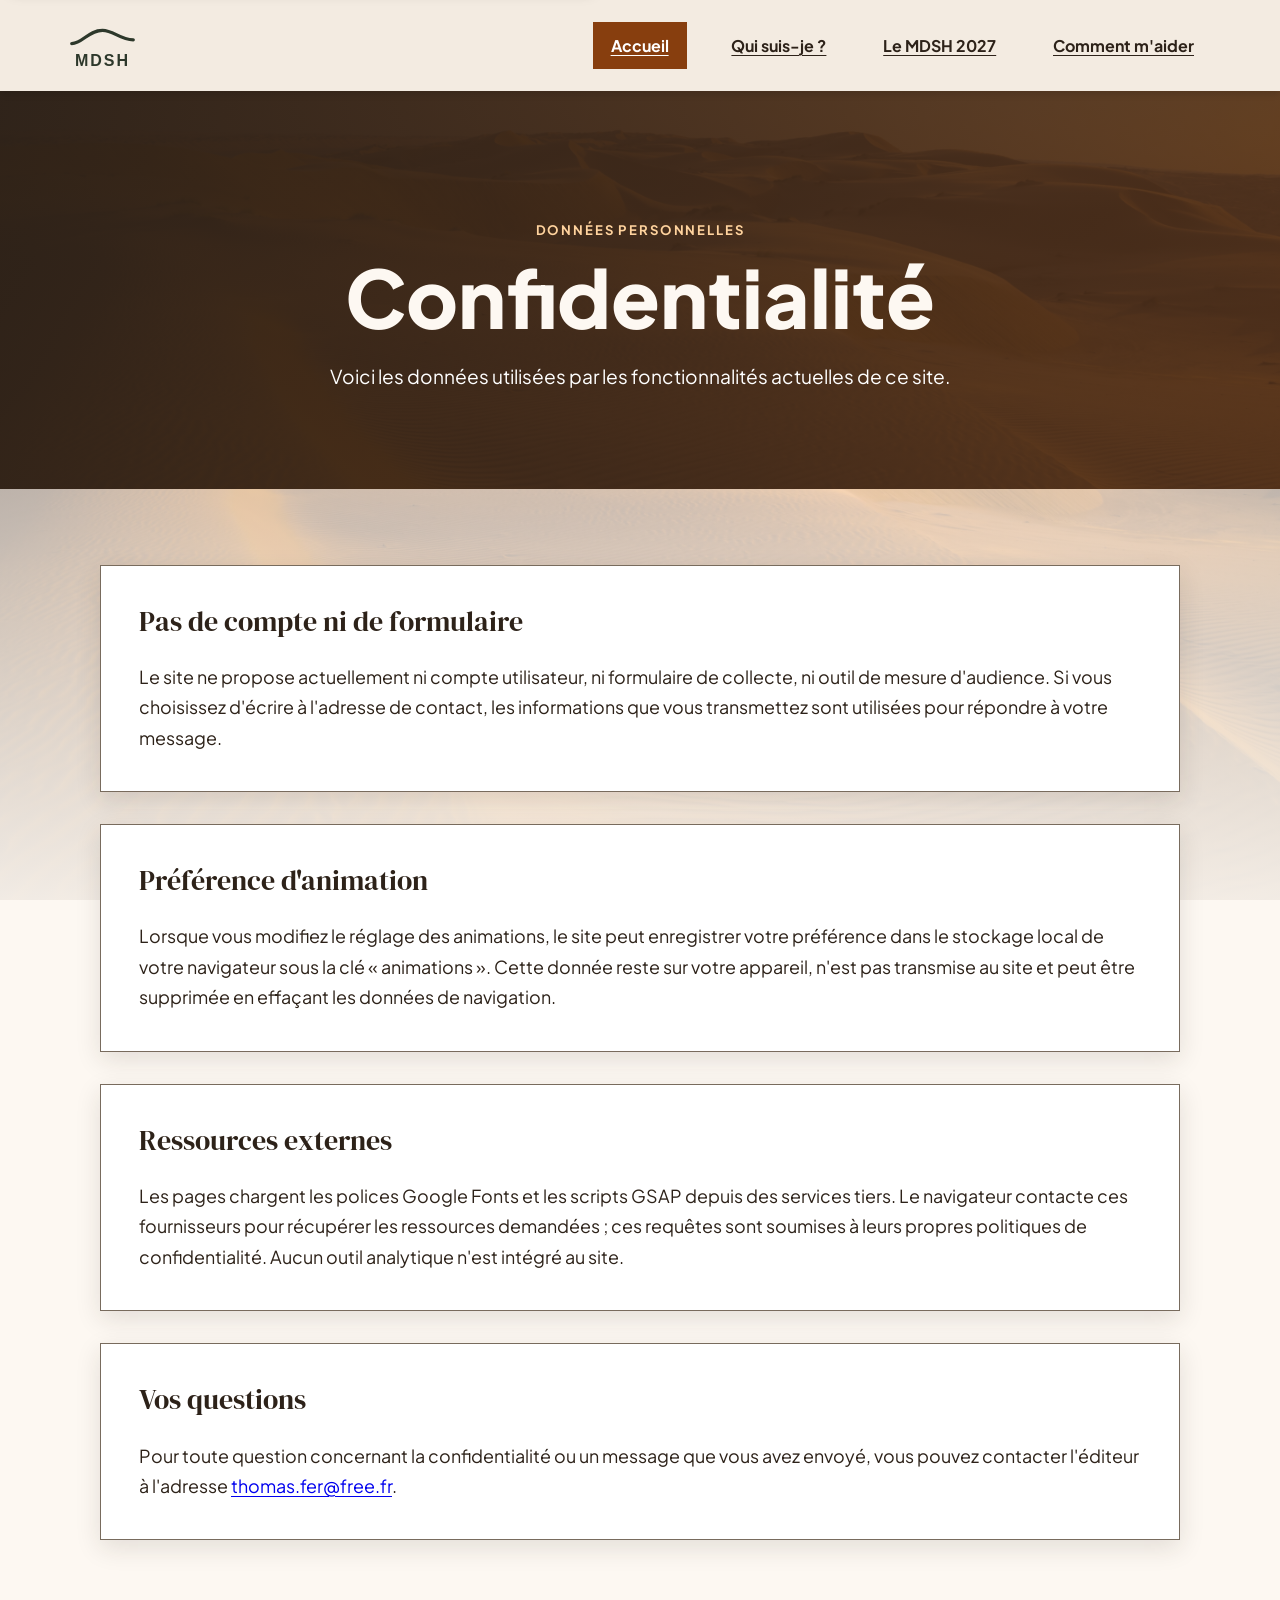
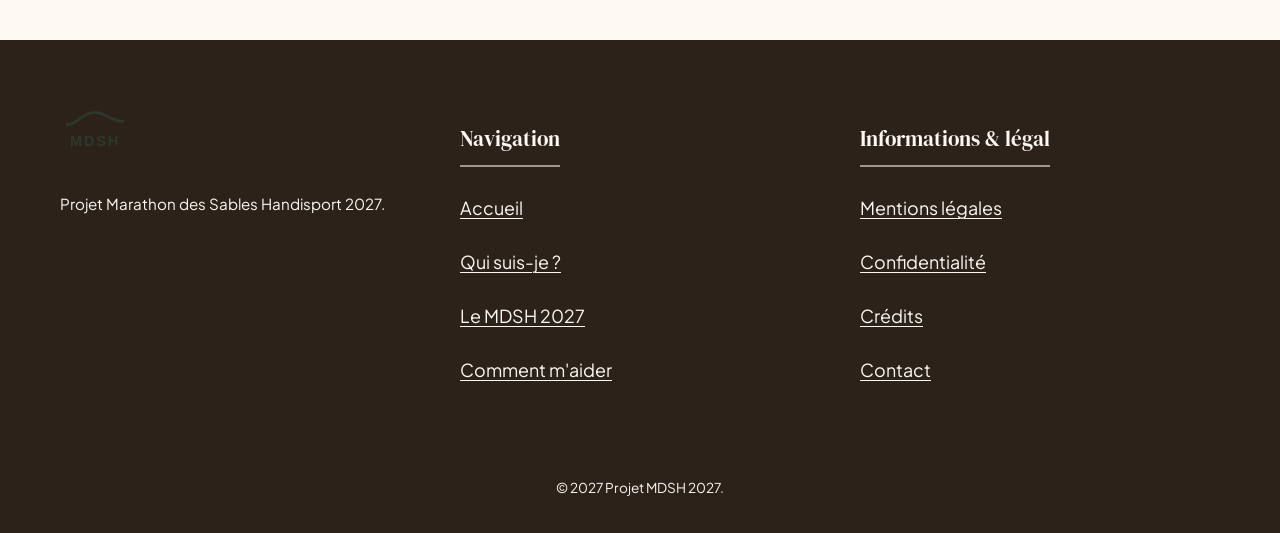
==== commit a1e6eab1: "Replace project logo with simple MDSH mark Co-authored-by: Copilot <223556219+Copilot@users.noreply." ====
--- a/confidentialite.html
+++ b/confidentialite.html
@@ -22,7 +22,7 @@
         <a href="#pied-de-page">Aller au pied de page</a>
     </nav>
     <header class="navbar">
-        <a href="index.html" aria-label="Accueil - Projet MDSH 2027"><img src="logo.png" alt="Logo du projet" class="logo"></a>
+        <a href="index.html" aria-label="Accueil - Projet MDSH 2027"><img src="logo.svg" alt="Logo du projet" class="logo"></a>
         <nav id="navigation-principale" aria-label="Navigation principale" tabindex="-1">
             <ul>
                 <li><a class="navbar-home" href="index.html"><svg class="tab-icon" aria-hidden="true" viewBox="0 0 24 24"><path d="m3 10 9-7 9 7v10a1 1 0 0 1-1 1h-6v-7h-4v7H4a1 1 0 0 1-1-1z"/></svg><span class="nav-label-full">Accueil</span><span class="nav-label-short">Accueil</span></a></li>
@@ -61,7 +61,7 @@
     </main>
     <footer id="pied-de-page" class="site-footer" tabindex="-1">
         <div class="footer-container">
-            <div class="footer-col"><img src="logo.png" alt="Logo Projet MDSH 2027" class="footer-logo"><p>Projet Marathon des Sables Handisport 2027.</p></div>
+            <div class="footer-col"><img src="logo.svg" alt="Logo Projet MDSH 2027" class="footer-logo"><p>Projet Marathon des Sables Handisport 2027.</p></div>
             <div class="footer-col"><h3>Navigation</h3><ul><li><a href="index.html">Accueil</a></li><li><a href="qui-suis-je.html">Qui suis-je ?</a></li><li><a href="mdsh-2027.html">Le MDSH 2027</a></li><li><a href="soutenir.html">Comment m'aider</a></li></ul></div>
             <div class="footer-col"><h3>Informations &amp; légal</h3><ul><li><a href="mentions-legales.html">Mentions légales</a></li><li><a href="confidentialite.html">Confidentialité</a></li><li><a href="credits.html">Crédits</a></li><li><a href="mailto:thomas.fer@free.fr">Contact</a></li></ul></div>
         </div>
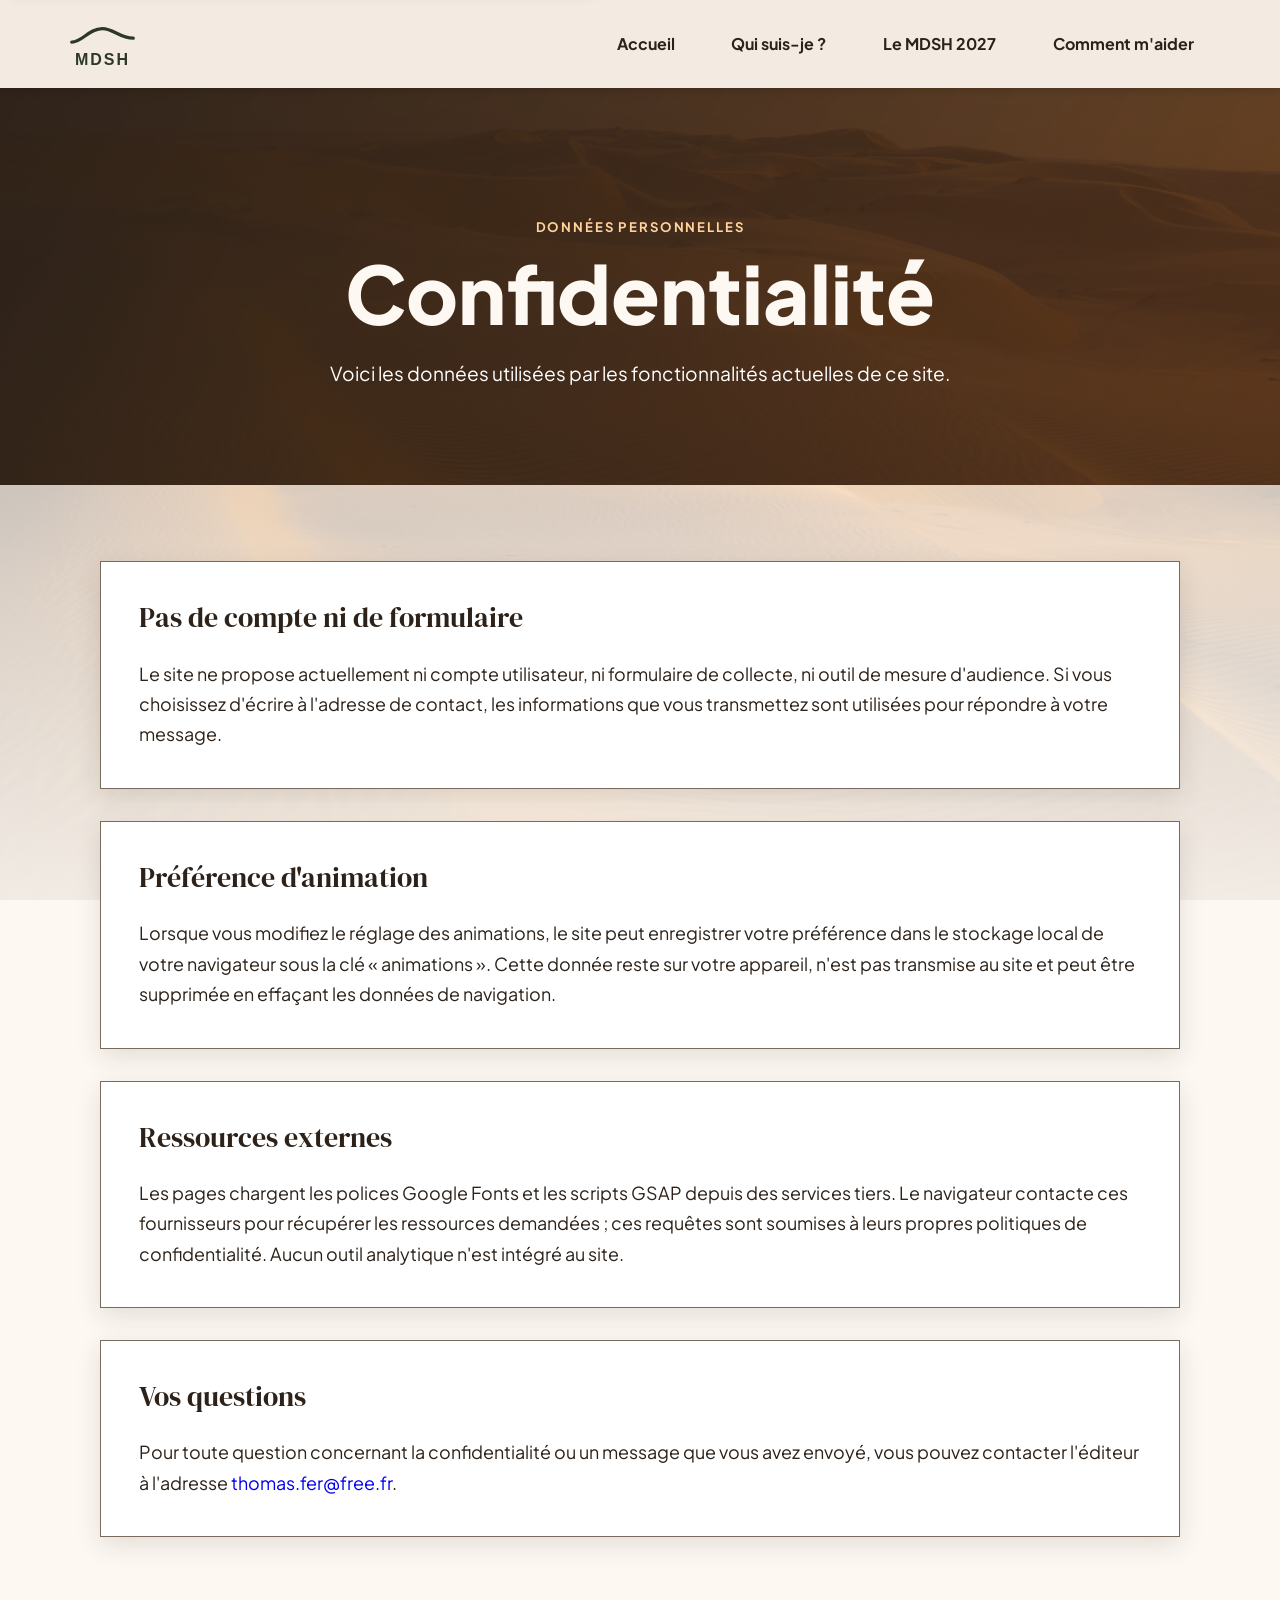
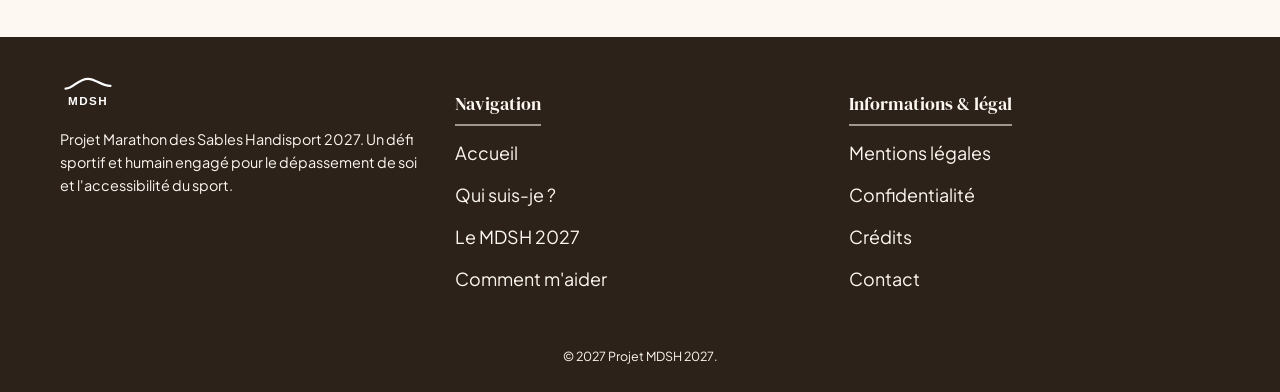
==== commit a6adb430: "navbar updated" ====
--- a/confidentialite.html
+++ b/confidentialite.html
@@ -61,7 +61,7 @@
     </main>
     <footer id="pied-de-page" class="site-footer" tabindex="-1">
         <div class="footer-container">
-            <div class="footer-col"><img src="logo.svg" alt="Logo Projet MDSH 2027" class="footer-logo"><p>Projet Marathon des Sables Handisport 2027.</p></div>
+            <div class="footer-col"><img src="logo.svg" alt="Logo Projet MDSH 2027" class="footer-logo"><p>Projet Marathon des Sables Handisport 2027. Un défi sportif et humain engagé pour le dépassement de soi et l'accessibilité du sport.</p></div>
             <div class="footer-col"><h3>Navigation</h3><ul><li><a href="index.html">Accueil</a></li><li><a href="qui-suis-je.html">Qui suis-je ?</a></li><li><a href="mdsh-2027.html">Le MDSH 2027</a></li><li><a href="soutenir.html">Comment m'aider</a></li></ul></div>
             <div class="footer-col"><h3>Informations &amp; légal</h3><ul><li><a href="mentions-legales.html">Mentions légales</a></li><li><a href="confidentialite.html">Confidentialité</a></li><li><a href="credits.html">Crédits</a></li><li><a href="mailto:thomas.fer@free.fr">Contact</a></li></ul></div>
         </div>
--- a/pages.css
+++ b/pages.css
@@ -81,7 +81,7 @@
     min-width: 0;
     padding: clamp(24px, 4vw, 38px);
     border: 1px solid rgba(45, 34, 25, 0.1);
-    background: rgba(255, 255, 255, 0.84);
+    background: var(--color-bg-card);
     box-shadow: 0 12px 32px rgba(45, 34, 25, 0.08);
 }
 
@@ -137,7 +137,7 @@
     align-items: center;
     padding: clamp(22px, 3vw, 32px);
     border: 1px solid rgba(45, 34, 25, 0.12);
-    background: #fff;
+    background: var(--color-bg-card);
     box-shadow: 0 12px 32px rgba(45, 34, 25, 0.08);
     text-align: center;
 }
--- a/accessibility.css
+++ b/accessibility.css
@@ -20,7 +20,7 @@
     color: var(--color-text-main);
     background-color: var(--color-bg-page);
     background-image:
-        linear-gradient(rgba(253, 248, 242, 0.363), rgba(253, 248, 242, 0.94)),
+        linear-gradient(rgba(253, 248, 242, 0.541), rgba(253, 248, 242, 0.94)),
         url('bgmain.jpg');
     font-size: clamp(1rem, 0.96rem + 0.2vw, 1.125rem);
     line-height: 1.7;
@@ -66,23 +66,6 @@
     color: var(--color-text-main);
 }
 
-.navbar .navbar-home {
-    display: inline-flex;
-    min-height: 44px;
-    align-items: center;
-    justify-content: center;
-    padding: 8px 16px;
-    border: 2px solid var(--color-accent);
-    background: var(--color-accent);
-    color: #ffffff;
-    text-decoration: none;
-}
-
-.navbar .navbar-home:hover {
-    background: var(--color-accent-hover);
-    color: #ffffff !important;
-}
-
 .navbar li {
     font-size: 1rem;
 }
@@ -135,8 +118,13 @@
 }
 
 .card-light {
-    background-color: var(--color-bg-section);
-    color: var(--color-text-main);
+    background-color: var(--color-bg-card);
+    color: var(--color-text-main);
+}
+
+.page-panel:not(.page-panel--dark),
+.supporter-card {
+    background-color: var(--color-bg-card);
 }
 
 .card-light .card-btn {
@@ -162,6 +150,41 @@
     border-color: rgba(253, 248, 242, 0.55);
 }
 
+.site-footer {
+    padding-top: 32px;
+}
+
+.footer-container {
+    gap: 24px;
+    padding-bottom: 20px;
+}
+
+.footer-logo {
+    width: 56px;
+    margin-bottom: 8px;
+    filter: brightness(0) invert(1);
+}
+
+.footer-col p {
+    margin: 0 0 8px;
+    font-size: 0.9rem;
+}
+
+.footer-col h3 {
+    margin-bottom: 8px;
+    padding-bottom: 5px;
+    font-size: 1.15rem;
+}
+
+.footer-col ul li {
+    margin-bottom: 4px;
+}
+
+.footer-bottom {
+    padding: 12px 16px;
+    font-size: 0.78rem;
+}
+
 .footer-col ul li a:hover {
     color: #ffd39e;
     opacity: 1;
@@ -247,6 +270,10 @@
 }
 
 a:not(.page-button):not(.info-marathon):not(.card-btn) {
+    text-decoration: none;
+}
+
+a:not(.page-button):not(.info-marathon):not(.card-btn):hover {
     text-decoration: underline;
     text-decoration-thickness: 0.08em;
     text-underline-offset: 0.18em;
@@ -259,40 +286,31 @@
     align-items: center;
 }
 
+.footer-col ul li a {
+    min-height: 38px;
+}
+
 .navbar a[aria-current="page"] {
     border-color: var(--color-accent);
-    background: #fff8ef;
-    color: var(--color-text-main);
+    background: var(--color-accent);
+    color: #ffffff;
     text-decoration: none;
 }
 
 .navbar nav a {
     border: 2px solid transparent;
+    background: transparent;
     padding: 6px 10px;
     transition: border-color 0.2s ease, background-color 0.2s ease;
 }
 
-.navbar nav a:hover,
-.navbar nav a:focus-visible {
-    border-color: var(--color-accent);
+.navbar nav a:hover:not([aria-current="page"]),
+.navbar nav a:focus-visible:not([aria-current="page"]) {
     background: #fff8ef;
 }
 
-.navbar nav .navbar-home {
-    border-color: var(--color-accent);
+.navbar nav a[aria-current="page"]:hover {
     background: var(--color-accent);
-    color: #ffffff;
-}
-
-.navbar nav .navbar-home:hover,
-.navbar nav .navbar-home:focus-visible {
-    background: var(--color-accent-hover);
-    color: #ffffff !important;
-}
-
-.navbar nav .navbar-home[aria-current="page"] {
-    border-color: var(--color-text-main);
-    background: var(--color-text-main);
     color: #ffffff;
 }
 
@@ -336,8 +354,34 @@
         font-size: 0.95rem;
     }
 
+    .site-footer {
+        padding-top: 24px;
+    }
+
+    .footer-container {
+        display: grid;
+        grid-template-columns: repeat(2, minmax(0, 1fr));
+        align-items: start;
+        gap: 16px;
+        padding: 0 20px 16px;
+    }
+
+    .footer-col:first-child {
+        grid-column: 1 / -1;
+    }
+
+    .footer-col h3 {
+        margin-bottom: 6px;
+        font-size: 1rem;
+    }
+
+    .footer-col ul li a {
+        min-height: 36px;
+    }
+
     .footer-bottom {
-        font-size: 0.9rem;
+        padding: 10px 14px;
+        font-size: 0.75rem;
     }
 }
 
@@ -383,7 +427,7 @@
         min-height: 54px;
         justify-content: center;
         padding: 5px 2px;
-        border: 0;
+        border-width: 2px;
         font-size: clamp(0.58rem, 2.4vw, 0.72rem);
         line-height: 1.15;
         text-align: center;
@@ -391,17 +435,11 @@
         overflow-wrap: anywhere;
     }
 
-    .navbar nav .navbar-home:not([aria-current="page"]) {
-        border-color: transparent;
-        background: transparent;
-        color: var(--color-text-main);
-    }
-
     .navbar nav a[aria-current="page"],
-    .navbar nav .navbar-home[aria-current="page"] {
-        border-color: transparent;
-        background: #e8d8c8;
-        color: var(--color-text-main);
+    .navbar nav a[aria-current="page"]:hover {
+        border-color: var(--color-accent);
+        background: var(--color-accent);
+        color: #ffffff;
     }
 
     #accessibility-btn {
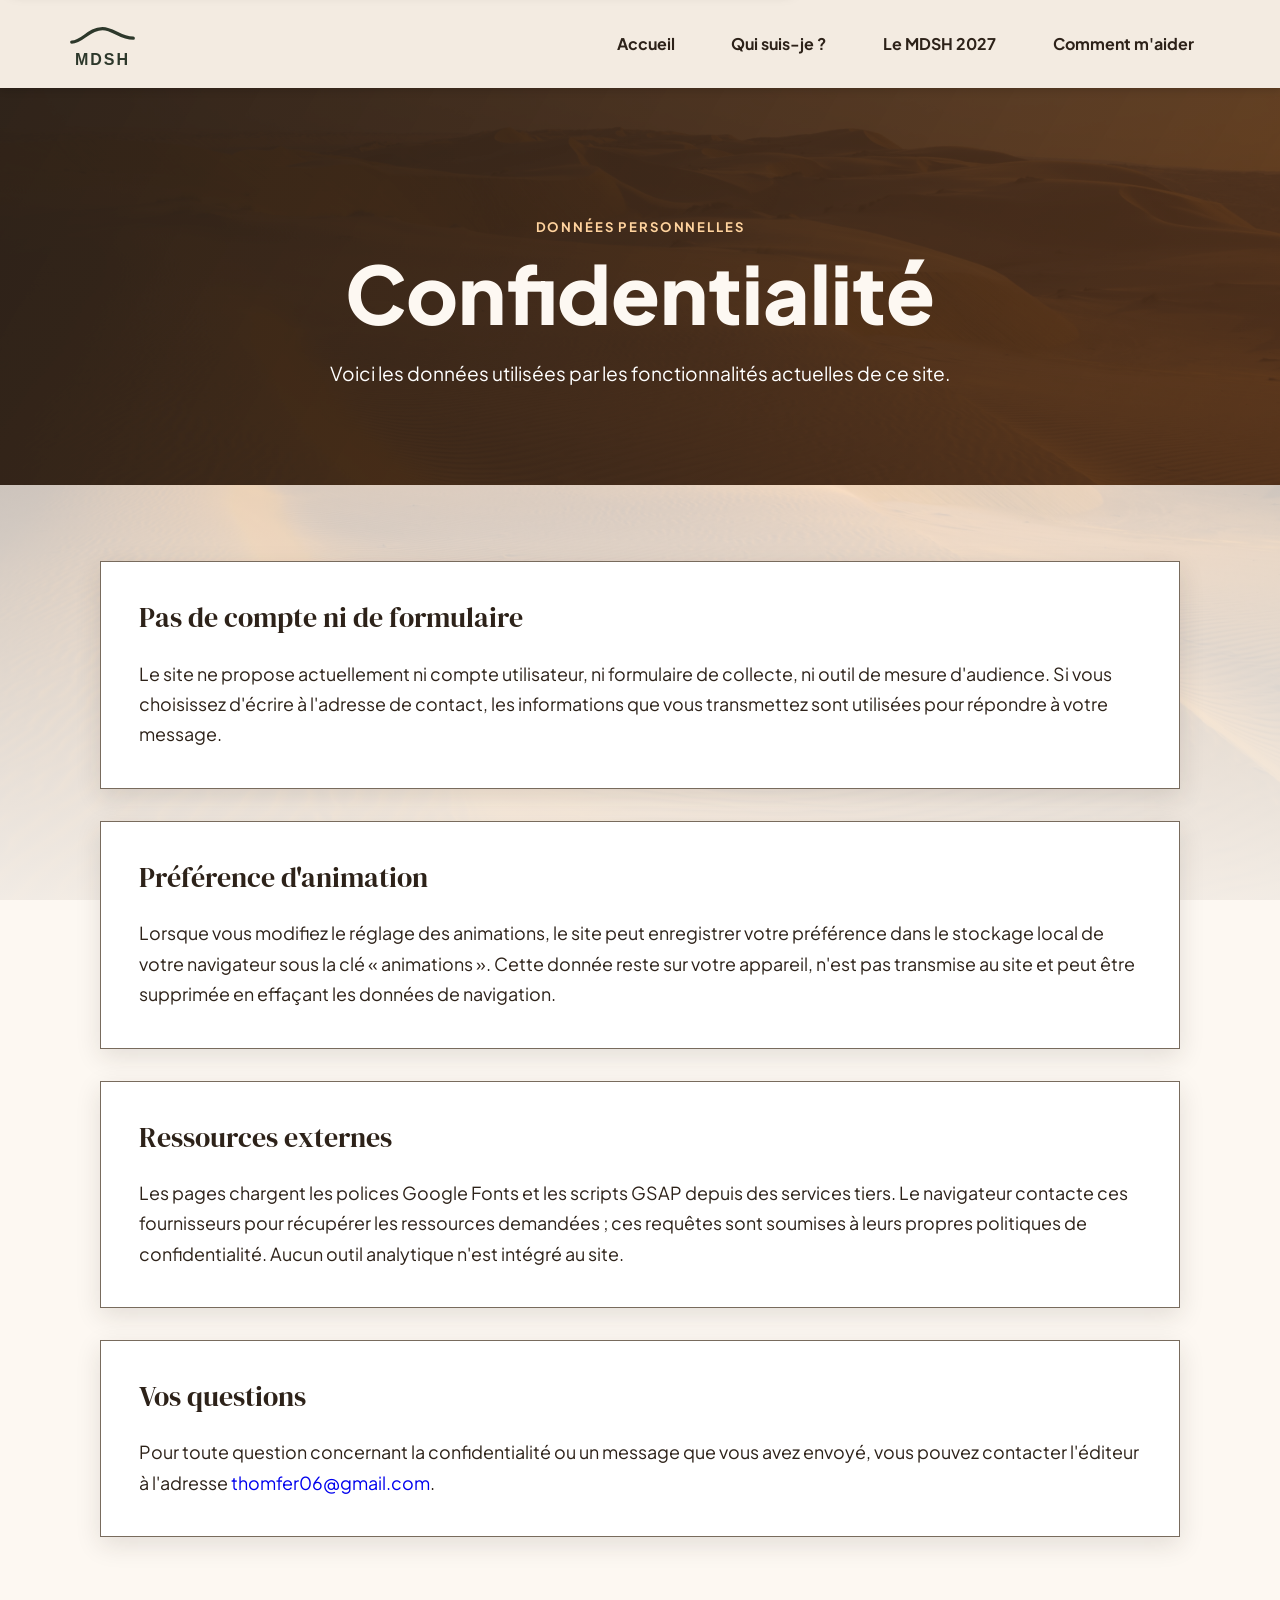
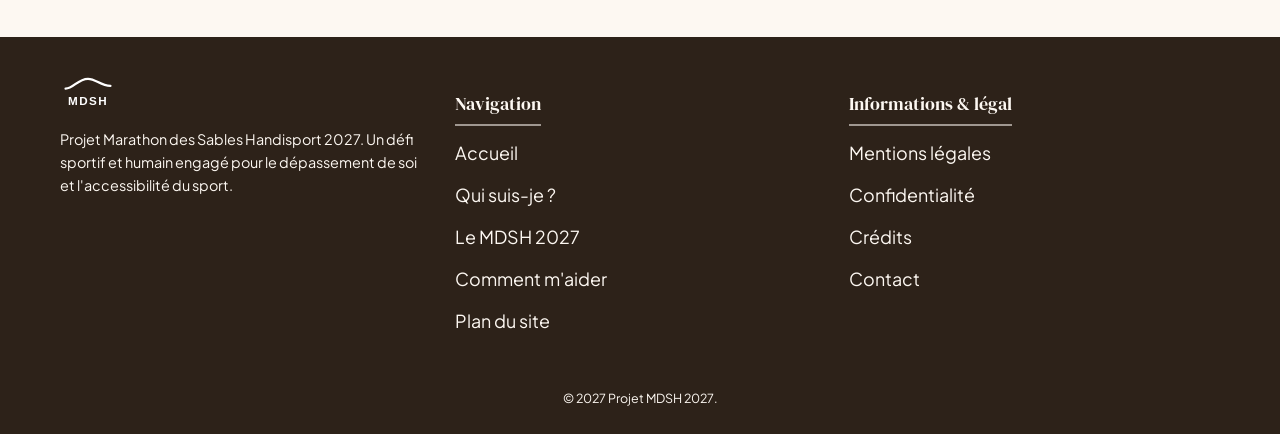
==== commit 07b163a9: "updated content" ====
--- a/confidentialite.html
+++ b/confidentialite.html
@@ -18,7 +18,7 @@
 <body>
     <nav class="skip-menu" aria-label="Raccourcis clavier">
         <a href="#contenu">Aller au contenu</a>
-        <a href="#navigation-principale">Aller à la navigation</a>
+        <a href="#navigation-principale">Aller au menu principal (en bas sur mobile)</a>
         <a href="#pied-de-page">Aller au pied de page</a>
     </nav>
     <header class="navbar">
@@ -55,15 +55,15 @@
             </section>
             <section class="page-panel page-legal-section">
                 <h2>Vos questions</h2>
-                <p>Pour toute question concernant la confidentialité ou un message que vous avez envoyé, vous pouvez contacter l'éditeur à l'adresse <a href="mailto:thomas.fer@free.fr">thomas.fer@free.fr</a>.</p>
+                <p>Pour toute question concernant la confidentialité ou un message que vous avez envoyé, vous pouvez contacter l'éditeur à l'adresse <a href="mailto:thomfer06@gmail.com">thomfer06@gmail.com</a>.</p>
             </section>
         </div>
     </main>
     <footer id="pied-de-page" class="site-footer" tabindex="-1">
         <div class="footer-container">
             <div class="footer-col"><img src="logo.svg" alt="Logo Projet MDSH 2027" class="footer-logo"><p>Projet Marathon des Sables Handisport 2027. Un défi sportif et humain engagé pour le dépassement de soi et l'accessibilité du sport.</p></div>
-            <div class="footer-col"><h3>Navigation</h3><ul><li><a href="index.html">Accueil</a></li><li><a href="qui-suis-je.html">Qui suis-je ?</a></li><li><a href="mdsh-2027.html">Le MDSH 2027</a></li><li><a href="soutenir.html">Comment m'aider</a></li></ul></div>
-            <div class="footer-col"><h3>Informations &amp; légal</h3><ul><li><a href="mentions-legales.html">Mentions légales</a></li><li><a href="confidentialite.html">Confidentialité</a></li><li><a href="credits.html">Crédits</a></li><li><a href="mailto:thomas.fer@free.fr">Contact</a></li></ul></div>
+            <div class="footer-col"><h3>Navigation</h3><ul><li><a href="index.html">Accueil</a></li><li><a href="qui-suis-je.html">Qui suis-je ?</a></li><li><a href="mdsh-2027.html">Le MDSH 2027</a></li><li><a href="soutenir.html">Comment m'aider</a></li><li><a href="plan-du-site.html">Plan du site</a></li></ul></div>
+            <div class="footer-col"><h3>Informations &amp; légal</h3><ul><li><a href="mentions-legales.html">Mentions légales</a></li><li><a href="confidentialite.html">Confidentialité</a></li><li><a href="credits.html">Crédits</a></li><li><a href="mailto:thomfer06@gmail.com">Contact</a></li></ul></div>
         </div>
         <div class="footer-bottom"><p>&copy; 2027 Projet MDSH 2027.</p></div>
     </footer>
--- a/responsive.css
+++ b/responsive.css
@@ -340,7 +340,7 @@
 
 @media (max-width: 600px) {
     body {
-        padding-bottom: calc(72px + env(safe-area-inset-bottom));
+        padding-bottom: calc(84px + env(safe-area-inset-bottom));
     }
 
     .navbar {
@@ -355,7 +355,7 @@
         left: 0;
         width: 100%;
         margin: 0;
-        padding: 6px 4px calc(6px + env(safe-area-inset-bottom));
+        padding: 6px 12px calc(6px + env(safe-area-inset-bottom));
         border-top: 1px solid #d3c4b3;
         background: var(--color-bg-section);
         box-shadow: 0 -4px 16px rgba(45, 34, 25, 0.14);
--- a/accessibility.css
+++ b/accessibility.css
@@ -70,7 +70,7 @@
     font-size: 1rem;
 }
 
-.navbar a:hover {
+.navbar a:hover:not([aria-current="page"]) {
     color: var(--color-accent-hover) !important;
     opacity: 1;
 }
@@ -309,9 +309,19 @@
     background: #fff8ef;
 }
 
+.navbar nav a:not(.page-button):not(.info-marathon):not(.card-btn):hover,
+.navbar nav a:focus-visible {
+    text-decoration: none;
+}
+
 .navbar nav a[aria-current="page"]:hover {
     background: var(--color-accent);
-    color: #ffffff;
+    color: #ffffff !important;
+}
+
+.navbar nav:focus-visible {
+    outline: 3px solid var(--color-focus);
+    outline-offset: -3px;
 }
 
 .tab-icon {
@@ -388,13 +398,13 @@
 @media (max-width: 600px) {
     .navbar nav a {
         flex-direction: column;
-        gap: 3px;
+        gap: 4px;
     }
 
     .tab-icon {
         display: block;
-        width: 18px;
-        height: 18px;
+        width: 22px;
+        height: 22px;
         fill: none;
         stroke: currentColor;
         stroke-linecap: round;
@@ -403,16 +413,18 @@
     }
 
     .navbar nav .nav-label-full {
+        display: inline;
+    }
+
+    .navbar nav .nav-label-short {
         display: none;
     }
 
-    .navbar nav .nav-label-short {
-        display: inline;
-    }
-
     .navbar nav ul {
-        justify-content: space-around;
-        gap: 2px;
+        max-width: 480px;
+        margin: 0 auto;
+        justify-content: center;
+        gap: 4px;
         overflow: visible;
         padding: 0;
     }
@@ -424,11 +436,11 @@
     }
 
     .navbar nav a {
-        min-height: 54px;
+        min-height: 64px;
         justify-content: center;
-        padding: 5px 2px;
+        padding: 6px 4px;
         border-width: 2px;
-        font-size: clamp(0.58rem, 2.4vw, 0.72rem);
+        font-size: clamp(0.68rem, 3vw, 0.78rem);
         line-height: 1.15;
         text-align: center;
         white-space: normal;
@@ -445,7 +457,7 @@
     #accessibility-btn {
         position: fixed;
         right: 12px;
-        bottom: calc(78px + env(safe-area-inset-bottom));
+        bottom: calc(88px + env(safe-area-inset-bottom));
         z-index: 150;
         display: block;
         width: fit-content;
